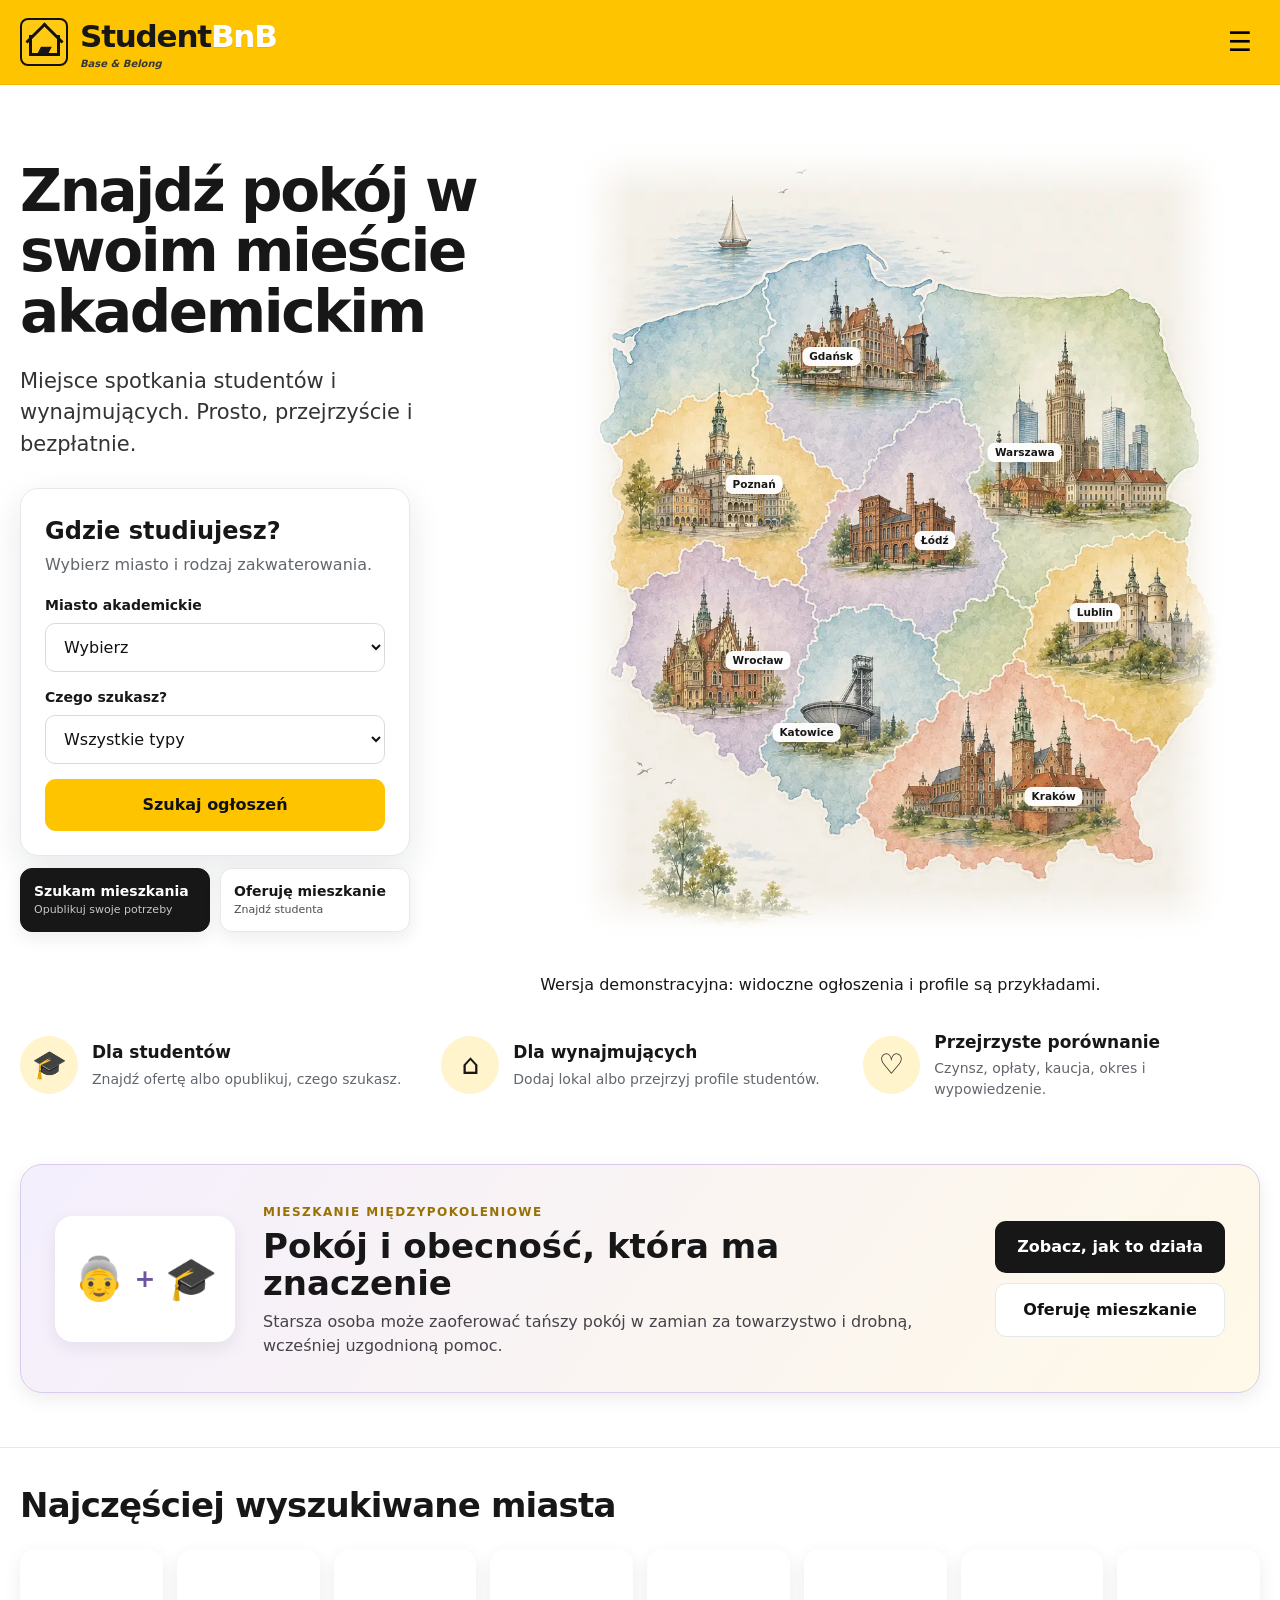
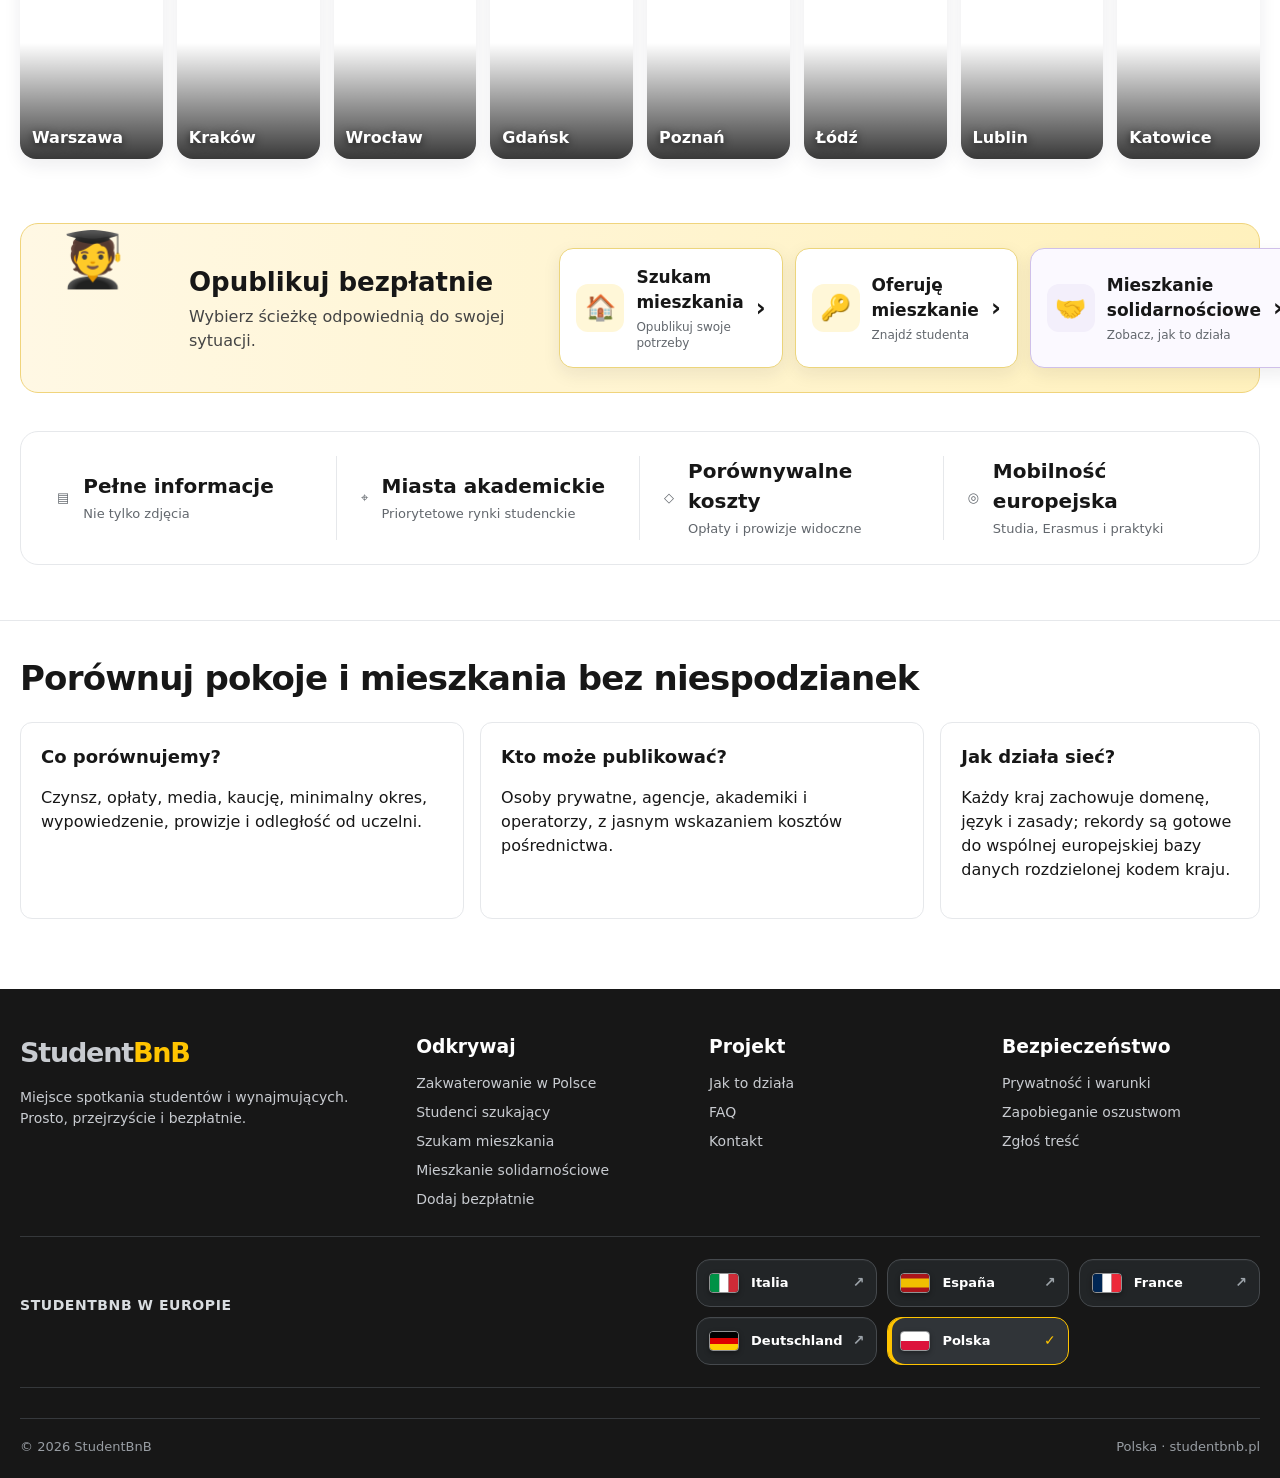
==== index.html @ 799c271a "Load Poland responsive map alignment" ====
<!doctype html><html lang="pl"><head><meta charset="utf-8"><meta name="viewport" content="width=device-width,initial-scale=1"><meta name="theme-color" content="#ffc400"><link rel="stylesheet" href="assets/css/style.css"><link rel="stylesheet" href="assets/css/country.css?v=20260824-map4"><link rel="stylesheet" href="assets/css/poland-map-fix.css?v=20260826-map1"><title>Znajdź pokój w swoim mieście akademickim | StudentBnB</title><meta name="description" content="Miejsce spotkania studentów i wynajmujących. Prosto, przejrzyście i bezpłatnie."><link rel="canonical" href="https://studentbnb.pl/index.html"></head><body><header class="site-header"><div class="container header-inner">
<a class="brand" href="index.html" aria-label="StudentBnB home"><span class="brand-icon" aria-hidden="true"><span class="brand-cap">▰</span></span><span>Student<strong>BnB</strong><small>Znajdź pokój. Poznaj swoje miasto.</small></span></a>
<button class="menu-button" aria-label="Menu" aria-expanded="false">☰</button>
<nav class="main-nav" aria-label="Główna nawigacja"><a href="index.html#how">Jak to działa</a><a href="studenci.html">Studenci szukający</a><a class="nav-social-link" href="mieszkanie-miedzypokoleniowe.html">Mieszkanie solidarnościowe</a><a href="index.html#faq">FAQ</a><a href="index.html#contact">Kontakt</a><a class="nav-feature-link" href="szukam.html">Szukam mieszkania</a><a class="header-cta" href="dodaj-ogloszenie.html">Dodaj bezpłatnie</a><a class="account-link" href="#" data-login>♙ <span data-account-label>Zaloguj się</span></a></nav>
</div></header><main><section class="home-hero"><div class="container hero-grid"><div class="hero-copy"><h1>Znajdź pokój w swoim mieście akademickim</h1><p>Miejsce spotkania studentów i wynajmujących. Prosto, przejrzyście i bezpłatnie.</p><form class="search-card" id="home-search"><h2>Gdzie studiujesz?</h2><p>Wybierz miasto i rodzaj zakwaterowania.</p><div class="field"><label for="home-city">Miasto akademickie</label><select id="home-city" name="city"></select></div><div class="field"><label for="home-type">Czego szukasz?</label><select id="home-type" name="type"><option value="">Wszystkie typy</option><option value="Pokój jednoosobowy">Pokój jednoosobowy</option><option value="Miejsce w pokoju współdzielonym">Miejsce w pokoju współdzielonym</option><option value="Kawalerka">Kawalerka</option><option value="Mieszkanie jednopokojowe">Mieszkanie jednopokojowe</option><option value="Mieszkanie">Mieszkanie</option></select></div><button class="btn btn-yellow btn-block" type="submit">Szukaj ogłoszeń</button></form><div class="hero-market-actions"><a href="szukam.html"><strong>Szukam mieszkania</strong><small>Opublikuj swoje potrzeby</small></a><a href="dodaj-ogloszenie.html"><strong>Oferuję mieszkanie</strong><small>Znajdź studenta</small></a></div></div>
<div class="map-stage country-market-map"><div class="market-map-top"><div><h2>Rynki akademickie w Polsce</h2><p>Szybki dostęp do miast wybranych do pierwszego uruchomienia.</p></div><span class="market-country-code">PL</span></div><div class="market-map-canvas"><div class="market-map-visual" style="--map-ratio:1024 / 1260"><img class="market-map-image" src="assets/img/country-map-watercolor-v2.webp?v=20260824-map2" alt="Ilustrowana akwarelowa mapa Polski z głównymi miastami akademickimi i zabytkami" draggable="false" decoding="async"><a class="map-city-marker label-left" style="--x:45.00%;--y:27.00%" href="miasto.html?city=gdansk" aria-label="Gdańsk" title="Gdańsk"><span>Gdańsk</span></a><a class="map-city-marker label-right" style="--x:22.00%;--y:43.00%" href="miasto.html?city=poznan" aria-label="Poznań" title="Poznań"><span>Poznań</span></a><a class="map-city-marker label-left" style="--x:76.00%;--y:39.00%" href="miasto.html?city=warszawa" aria-label="Warszawa" title="Warszawa"><span>Warszawa</span></a><a class="map-city-marker label-right" style="--x:51.00%;--y:50.00%" href="miasto.html?city=lodz" aria-label="Łódź" title="Łódź"><span>Łódź</span></a><a class="map-city-marker label-right" style="--x:22.00%;--y:65.00%" href="miasto.html?city=wroclaw" aria-label="Wrocław" title="Wrocław"><span>Wrocław</span></a><a class="map-city-marker label-left" style="--x:85.00%;--y:59.00%" href="miasto.html?city=lublin" aria-label="Lublin" title="Lublin"><span>Lublin</span></a><a class="map-city-marker label-left" style="--x:42.00%;--y:74.00%" href="miasto.html?city=katowice" aria-label="Katowice" title="Katowice"><span>Katowice</span></a><a class="map-city-marker label-right" style="--x:68.00%;--y:82.00%" href="miasto.html?city=krakow" aria-label="Kraków" title="Kraków"><span>Kraków</span></a></div></div><div class="market-map-note"><strong>Gotowe do wspólnej europejskiej bazy danych</strong><span>countryCode = PL</span></div></div></div>
<div class="container value-strip" id="how"><div class="value-item"><span class="icon-circle">🎓</span><div><h3>Dla studentów</h3><p>Znajdź ofertę albo opublikuj, czego szukasz.</p></div></div><div class="value-item"><span class="icon-circle">⌂</span><div><h3>Dla wynajmujących</h3><p>Dodaj lokal albo przejrzyj profile studentów.</p></div></div><div class="value-item"><span class="icon-circle">♡</span><div><h3>Przejrzyste porównanie</h3><p>Czynsz, opłaty, kaucja, okres i wypowiedzenie.</p></div></div></div></section>
<section class="solidarity-home"><div class="container solidarity-home-grid"><div class="solidarity-visual" aria-hidden="true"><span>👵</span><b>+</b><span>🎓</span></div><div><span class="kicker">Mieszkanie międzypokoleniowe</span><h2>Pokój i obecność, która ma znaczenie</h2><p>Starsza osoba może zaoferować tańszy pokój w zamian za towarzystwo i drobną, wcześniej uzgodnioną pomoc.</p></div><div class="solidarity-actions"><a class="btn btn-dark" href="mieszkanie-miedzypokoleniowe.html">Zobacz, jak to działa</a><a class="btn btn-white" href="dodaj-ogloszenie.html?formula=intergenerational">Oferuję mieszkanie</a></div></div></section>
<section class="city-section"><div class="container"><h2 class="section-title">Najczęściej wyszukiwane miasta</h2><div class="city-grid"><a class="city-card" href="miasto.html?city=warszawa"><img src="assets/img/room-1.webp" alt=""><strong>Warszawa</strong></a><a class="city-card" href="miasto.html?city=krakow"><img src="assets/img/room-2.webp" alt=""><strong>Kraków</strong></a><a class="city-card" href="miasto.html?city=wroclaw"><img src="assets/img/room-3.webp" alt=""><strong>Wrocław</strong></a><a class="city-card" href="miasto.html?city=gdansk"><img src="assets/img/room-4.webp" alt=""><strong>Gdańsk</strong></a><a class="city-card" href="miasto.html?city=poznan"><img src="assets/img/room-5.webp" alt=""><strong>Poznań</strong></a><a class="city-card" href="miasto.html?city=lodz"><img src="assets/img/room-6.webp" alt=""><strong>Łódź</strong></a><a class="city-card" href="miasto.html?city=lublin"><img src="assets/img/room-7.webp" alt=""><strong>Lublin</strong></a><a class="city-card" href="miasto.html?city=katowice"><img src="assets/img/room-1.webp" alt=""><strong>Katowice</strong></a></div></div></section>
<section class="container"><div class="publish-banner"><div class="student-illustration" aria-hidden="true" style="background:none;font-size:54px">🧑‍🎓</div><div><h3>Opublikuj bezpłatnie</h3><p>Wybierz ścieżkę odpowiednią do swojej sytuacji.</p></div><div class="publish-choice-grid"><a class="publish-choice" href="szukam.html"><span class="choice-icon">🏠</span><span><strong>Szukam mieszkania</strong><small>Opublikuj swoje potrzeby</small></span><b>›</b></a><a class="publish-choice" href="dodaj-ogloszenie.html"><span class="choice-icon">🔑</span><span><strong>Oferuję mieszkanie</strong><small>Znajdź studenta</small></span><b>›</b></a><a class="publish-choice solidarity-choice" href="mieszkanie-miedzypokoleniowe.html"><span class="choice-icon">🤝</span><span><strong>Mieszkanie solidarnościowe</strong><small>Zobacz, jak to działa</small></span><b>›</b></a></div></div>
<div class="stats-strip"><div class="stat"><span class="stat-icon">▤</span><div><strong>Pełne informacje</strong><span>Nie tylko zdjęcia</span></div></div><div class="stat"><span class="stat-icon">⌖</span><div><strong>Miasta akademickie</strong><span>Priorytetowe rynki studenckie</span></div></div><div class="stat"><span class="stat-icon">◇</span><div><strong>Porównywalne koszty</strong><span>Opłaty i prowizje widoczne</span></div></div><div class="stat"><span class="stat-icon">◎</span><div><strong>Mobilność europejska</strong><span>Studia, Erasmus i praktyki</span></div></div></div></section>
<section class="city-section" id="faq"><div class="container"><h2 class="section-title">Porównuj pokoje i mieszkania bez niespodzianek</h2><div class="detail-grid"><article class="info-card"><h2>Co porównujemy?</h2><p>Czynsz, opłaty, media, kaucję, minimalny okres, wypowiedzenie, prowizje i odległość od uczelni.</p></article><article class="info-card"><h2>Kto może publikować?</h2><p>Osoby prywatne, agencje, akademiki i operatorzy, z jasnym wskazaniem kosztów pośrednictwa.</p></article><article class="info-card"><h2>Jak działa sieć?</h2><p>Każdy kraj zachowuje domenę, język i zasady; rekordy są gotowe do wspólnej europejskiej bazy danych rozdzielonej kodem kraju.</p></article></div></div></section></main><footer class="site-footer" id="contact"><div class="container"><div class="footer-grid">
<div><a class="brand" href="index.html" style="font-size:27px"><span>Student<strong>BnB</strong></span></a><p>Miejsce spotkania studentów i wynajmujących. Prosto, przejrzyście i bezpłatnie.</p></div>
<div><h3>Odkrywaj</h3><div class="footer-links"><a href="miasto.html">Zakwaterowanie w Polsce</a><a href="studenci.html">Studenci szukający</a><a href="szukam.html">Szukam mieszkania</a><a href="mieszkanie-miedzypokoleniowe.html">Mieszkanie solidarnościowe</a><a href="dodaj-ogloszenie.html">Dodaj bezpłatnie</a></div></div>
<div><h3>Projekt</h3><div class="footer-links"><a href="index.html#how">Jak to działa</a><a href="index.html#faq">FAQ</a><a href="index.html#contact">Kontakt</a></div></div>
<div><h3>Bezpieczeństwo</h3><div class="footer-links"><a href="prywatnosc.html">Prywatność i warunki</a><a href="prywatnosc.html#security">Zapobieganie oszustwom</a><a href="mailto:zgloszenia@studentbnb.pl">Zgłoś treść</a></div></div>
</div><div class="footer-international"><strong>StudentBnB w Europie</strong><div class="footer-country-links" data-network></div></div><div class="footer-bottom"><span>© 2026 StudentBnB</span><span>Polska · studentbnb.pl</span></div></div></footer><div class="modal-backdrop" id="login-modal" role="dialog" aria-modal="true" aria-labelledby="login-title"><div class="modal"><button class="modal-close" data-close-modal aria-label="Zamknij">×</button><h2 id="login-title">Zaloguj się</h2><p>Sprawdź email, aby zakończyć weryfikację.</p><form id="login-form"><div class="field"><label for="login-email">Email</label><input id="login-email" name="email" type="email" required autocomplete="email" placeholder="name@email.com"></div><button class="btn btn-yellow btn-block" type="submit">Potwierdź i kontynuuj</button></form></div></div><div id="toast" class="toast" role="status" aria-live="polite"></div><script src="assets/js/config.js?v=20260824-map2"></script><script src="assets/js/data.js"></script><script src="assets/js/api.js"></script><script src="assets/js/app.js"></script></body></html>
---- assets/css/style.css ----
:root{
  --yellow:#ffc400;
  --yellow-dark:#e9ad00;
  --yellow-soft:#fff7d8;
  --ink:#171717;
  --muted:#62676d;
  --line:#e6e8eb;
  --paper:#ffffff;
  --green:#159447;
  --green-soft:#eaf8ef;
  --orange:#e98200;
  --orange-soft:#fff2df;
  --blue:#168bd2;
  --violet:#6b55a1;
  --violet-soft:#f3effb;
  --shadow:0 12px 35px rgba(20,31,45,.10);
  --shadow-sm:0 6px 18px rgba(20,31,45,.08);
  --radius:18px;
  --max:1240px;
}
*{box-sizing:border-box}
html{scroll-behavior:smooth}
body{margin:0;font-family:Inter,ui-sans-serif,system-ui,-apple-system,BlinkMacSystemFont,"Segoe UI",sans-serif;color:var(--ink);background:#fff;line-height:1.5}
img{max-width:100%;display:block}
a{color:inherit;text-decoration:none}
button,input,select,textarea{font:inherit}
button{cursor:pointer}
.container{width:min(var(--max),calc(100% - 40px));margin-inline:auto}
.visually-hidden{position:absolute!important;width:1px;height:1px;padding:0;margin:-1px;overflow:hidden;clip:rect(0,0,0,0);white-space:nowrap;border:0}
.hidden{display:none!important}

/* Header */
.site-header{position:sticky;top:0;z-index:50;background:var(--yellow);border-bottom:1px solid rgba(0,0,0,.06)}
.header-inner{height:84px;display:flex;align-items:center;gap:28px}
.brand{display:flex;align-items:center;gap:12px;font-size:31px;font-weight:900;letter-spacing:-1.2px;white-space:nowrap}
.brand-icon{width:48px;height:48px;border:2.5px solid #111;border-radius:8px;display:grid;place-items:center;position:relative;background:rgba(255,255,255,.08)}
.brand-icon:before{content:"";width:25px;height:18px;border:3px solid #111;border-top:0;position:absolute;bottom:8px}
.brand-icon:after{content:"";position:absolute;width:24px;height:24px;border-left:3px solid #111;border-top:3px solid #111;transform:rotate(45deg);top:8px}
.brand-cap{position:absolute;z-index:2;font-size:19px;top:14px}
.brand strong{color:white;text-shadow:0 1px 0 rgba(0,0,0,.08)}
.brand small{display:block;font-size:10px;font-weight:600;letter-spacing:0;color:#373737;margin-top:-4px}
.main-nav{margin-left:auto;display:flex;align-items:center;gap:18px;font-size:15px;font-weight:650}
.main-nav a:hover{text-decoration:underline;text-underline-offset:5px}
.header-cta{background:#fff;padding:15px 22px;border-radius:10px;box-shadow:var(--shadow-sm);font-weight:800!important;text-decoration:none!important}
.publish-menu{position:relative}
.publish-menu>.header-cta{display:flex;align-items:center;gap:8px;white-space:nowrap}
.publish-menu>.header-cta:after{content:"▾";font-size:12px;transition:.18s transform}
.publish-menu.open>.header-cta:after{transform:rotate(180deg)}
.publish-choice-menu{position:absolute;right:0;top:calc(100% + 10px);z-index:80;width:340px;padding:8px;background:#fff;border:1px solid var(--line);border-radius:14px;box-shadow:0 18px 45px rgba(20,31,45,.18)}
.publish-choice-menu[hidden]{display:none}
.publish-choice-menu a{display:grid;grid-template-columns:42px 1fr auto;align-items:center;gap:11px;padding:13px;border-radius:10px;color:#171717;text-decoration:none!important}
.publish-choice-menu a:hover,.publish-choice-menu a:focus{background:var(--yellow-soft);text-decoration:none}
.publish-choice-menu .choice-icon{width:42px;height:42px;border-radius:10px;background:#fff0b8;display:grid;place-items:center;font-size:22px}
.publish-choice-menu strong{display:block;font-size:15px}
.publish-choice-menu small{display:block;color:var(--muted);font-weight:500;line-height:1.3;margin-top:2px}
.publish-choice-menu b{font-size:21px}
.account-link{display:flex;align-items:center;gap:8px}
.menu-button{display:none;border:0;background:transparent;font-size:27px;padding:8px}

/* Common */
.btn{border:0;border-radius:11px;padding:14px 22px;font-weight:800;display:inline-flex;align-items:center;justify-content:center;gap:9px;transition:.2s transform,.2s box-shadow,.2s background}
.btn:hover{transform:translateY(-1px);box-shadow:var(--shadow-sm)}
.btn-yellow{background:var(--yellow);color:#111}
.btn-dark{background:#171717;color:#fff}
.btn-white{background:#fff;color:#111;border:1px solid var(--line)}
.btn-green{background:#13a34a;color:#fff}
.btn-blue{background:#168bd2;color:#fff}
.btn-block{width:100%}
.section-title{font-size:34px;line-height:1.15;margin:0 0 24px;letter-spacing:-.8px}
.kicker{text-transform:uppercase;letter-spacing:.12em;font-weight:850;color:#997100;font-size:12px}
.card{border:1px solid var(--line);background:#fff;border-radius:var(--radius);box-shadow:var(--shadow-sm)}
.pill{display:inline-flex;align-items:center;gap:6px;background:#eef3f7;color:#4b5967;padding:5px 10px;border-radius:999px;font-size:12px;font-weight:700}
.notice{border-radius:12px;padding:14px 16px;background:var(--yellow-soft);border:1px solid #f4dd82}
.icon-circle{width:58px;height:58px;border-radius:50%;display:grid;place-items:center;background:#fff4cc;font-size:28px}
.breadcrumb{background:var(--yellow);border-top:1px solid rgba(0,0,0,.05);font-size:14px}
.breadcrumb .container{height:44px;display:flex;align-items:center;gap:9px}
.breadcrumb a{font-weight:650}

/* Homepage */
.home-hero{padding:48px 0 20px;overflow:hidden}
.hero-grid{display:grid;grid-template-columns:minmax(360px,.82fr) minmax(560px,1.18fr);align-items:start;gap:20px}
.hero-copy{padding-top:28px;position:relative;z-index:2}
.hero-copy h1{font-size:58px;line-height:1.04;letter-spacing:-2.4px;margin:0 0 24px;max-width:540px}
.hero-copy h1 span{color:var(--yellow-dark)}
.hero-copy>p{font-size:21px;max-width:430px;margin:0 0 28px;color:#333}
.search-card{width:min(390px,100%);padding:24px;border-radius:18px;background:#fff;border:1px solid var(--line);box-shadow:var(--shadow)}
.search-card h2{font-size:24px;margin:0 0 4px}
.search-card p{margin:0 0 18px;color:var(--muted)}
.field{display:grid;gap:7px;margin-bottom:15px}
.field label,.field-label{font-weight:750;font-size:14px}
.field input,.field select,.field textarea,.select-control{width:100%;border:1px solid #d7dade;border-radius:10px;padding:13px 14px;background:#fff;color:#111;outline:none}
.field input:focus,.field select:focus,.field textarea:focus{border-color:#e6b400;box-shadow:0 0 0 4px rgba(255,196,0,.16)}
.explore-map{display:flex;align-items:center;gap:12px;margin-top:24px;color:#424242}
.hero-market-actions{width:min(390px,100%);display:grid;grid-template-columns:1fr 1fr;gap:10px;margin-top:12px}
.hero-market-actions a{padding:12px 13px;border-radius:12px;border:1px solid var(--line);background:#fff;box-shadow:var(--shadow-sm)}
.hero-market-actions a:first-child{background:#171717;color:#fff;border-color:#171717}
.hero-market-actions strong,.hero-market-actions small{display:block}
.hero-market-actions strong{font-size:14px}
.hero-market-actions small{font-size:11px;color:inherit;opacity:.76}
.explore-arrow{font-size:39px;transform:rotate(-15deg)}
.map-stage{position:relative;aspect-ratio:689/845;min-height:0;margin-top:-8px}
.map-stage img{width:100%;height:100%;object-fit:contain;object-position:center top;filter:drop-shadow(0 12px 16px rgba(45,65,85,.07))}
.map-hotspot{position:absolute;border:0;background:rgba(255,196,0,.001);border-radius:18px;z-index:2}
.map-hotspot:hover,.map-hotspot:focus{outline:4px solid rgba(255,196,0,.35);background:rgba(255,196,0,.10)}
.hot-milano{left:9%;top:6%;width:25%;height:14%}
.hot-torino{left:0;top:18%;width:23%;height:15%}
.hot-trento{left:37%;top:5%;width:20%;height:12%}
.hot-padova{left:52%;top:16%;width:23%;height:14%}
.hot-trieste{left:69%;top:18%;width:20%;height:14%}
.hot-bologna{left:43%;top:28%;width:22%;height:13%}
.hot-pisa{left:16%;top:39%;width:19%;height:14%}
.hot-firenze{left:40%;top:41%;width:21%;height:13%}
.hot-ancona{left:65%;top:41%;width:21%;height:13%}
.hot-roma{left:41%;top:57%;width:22%;height:13%}
.hot-bari{left:80%;top:58%;width:20%;height:13%}
.hot-napoli{left:63%;top:72%;width:21%;height:13%}
.hot-cagliari{left:8%;top:73%;width:22%;height:13%}
.hot-palermo{left:48%;top:88%;width:23%;height:12%}
.value-strip{display:grid;grid-template-columns:repeat(3,1fr);gap:24px;margin-top:14px;position:relative;z-index:3;padding-bottom:44px}
.value-item{display:flex;gap:14px;align-items:center}
.value-item h3{font-size:17px;margin:0 0 3px}
.value-item p{font-size:14px;margin:0;color:var(--muted)}
.city-section{border-top:1px solid var(--line);padding:38px 0 54px}
.city-grid{display:grid;grid-template-columns:repeat(8,1fr);gap:14px}
.city-card{position:relative;border-radius:16px;overflow:hidden;aspect-ratio:.68;box-shadow:var(--shadow-sm);transition:.2s transform}
.city-card:hover{transform:translateY(-4px)}
.city-card img{width:100%;height:100%;object-fit:cover}
.city-card:after{display:none}
.city-card strong{position:absolute;width:1px;height:1px;overflow:hidden;clip:rect(0 0 0 0);white-space:nowrap}
.publish-banner{margin:10px 0 38px;background:linear-gradient(90deg,#fff8e4,#fff1bd);border:1px solid #f0d47c;border-radius:18px;display:grid;grid-template-columns:120px minmax(220px,.75fr) minmax(480px,1.45fr);align-items:center;gap:22px;padding:22px 26px;min-height:170px}
.student-illustration{width:96px;height:96px;justify-self:center;background:url("../img/student-publish.svg") center/contain no-repeat;font-size:0;line-height:0}
.publish-banner h3{font-size:26px;margin:0 0 3px}
.publish-banner p{margin:0;color:#444}
.publish-choice-grid{display:grid;grid-template-columns:repeat(3,1fr);gap:12px}
.publish-choice{min-height:104px;display:grid;grid-template-columns:48px 1fr auto;align-items:center;gap:12px;padding:16px;background:#fff;border:1px solid #ecd57c;border-radius:14px;box-shadow:var(--shadow-sm);transition:.18s transform,.18s border-color,.18s box-shadow}
.publish-choice:hover,.publish-choice:focus{transform:translateY(-2px);border-color:#d5ad00;box-shadow:var(--shadow)}
.publish-choice .choice-icon{width:48px;height:48px;display:grid;place-items:center;border-radius:12px;background:var(--yellow-soft);font-size:25px}
.publish-choice strong{display:block;font-size:17px}
.publish-choice small{display:block;color:var(--muted);font-size:12px;line-height:1.35;margin-top:3px}
.publish-choice b{font-size:24px}
.publish-choice.solidarity-choice{border-color:#cfc0e9;background:#fbf9ff}
.publish-choice.solidarity-choice .choice-icon{background:var(--violet-soft)}
.solidarity-home{padding:0 0 54px}
.solidarity-home-grid{display:grid;grid-template-columns:180px minmax(0,1fr) auto;align-items:center;gap:28px;padding:34px;border-radius:22px;background:linear-gradient(125deg,#f4effd,#fff9e8);border:1px solid #d9ccec;box-shadow:var(--shadow-sm)}
.solidarity-visual{height:126px;border-radius:18px;background:#fff;display:flex;align-items:center;justify-content:center;gap:10px;font-size:42px;box-shadow:var(--shadow-sm)}
.solidarity-visual b{font-size:25px;color:var(--violet)}
.solidarity-home h2{font-size:34px;margin:5px 0 8px;line-height:1.08}
.solidarity-home p{max-width:700px;margin:0;color:#45434a}
.solidarity-points{display:flex;gap:14px;flex-wrap:wrap;margin-top:14px;font-size:13px;font-weight:800;color:#554171}
.solidarity-actions{display:grid;gap:10px;min-width:220px}
.solidarity-page-hero{padding:64px 0;background:linear-gradient(120deg,#f2ecfb,#fff8df);border-bottom:1px solid #d9ccec}
.solidarity-page-grid{display:grid;grid-template-columns:minmax(0,1fr) 380px;gap:50px;align-items:center}
.solidarity-page-hero h1{font-size:54px;line-height:1.02;margin:8px 0 18px;letter-spacing:-1.8px}
.solidarity-page-hero p{font-size:19px;color:#45434a;max-width:720px}
.solidarity-page-actions{display:flex;gap:11px;flex-wrap:wrap;margin-top:24px}
.solidarity-card-visual{background:#fff;border:1px solid #d9ccec;border-radius:24px;padding:30px;box-shadow:var(--shadow);text-align:center}
.solidarity-card-visual .solidarity-visual{margin-bottom:18px}
.solidarity-card-visual strong{font-size:22px;display:block}
.solidarity-card-visual p{font-size:14px;margin:8px 0 0}
.solidarity-content{padding:52px 0}
.solidarity-steps{display:grid;grid-template-columns:repeat(4,1fr);gap:16px;margin-top:24px}
.solidarity-step{padding:22px;border:1px solid var(--line);border-radius:16px;background:#fff}
.solidarity-step b{width:38px;height:38px;border-radius:50%;display:grid;place-items:center;background:var(--violet-soft);color:var(--violet);margin-bottom:13px}
.solidarity-step h3{margin:0 0 6px}
.solidarity-step p{margin:0;color:var(--muted);font-size:14px}
.solidarity-safety{margin-top:34px;display:grid;grid-template-columns:1fr 1fr;gap:18px}
.solidarity-safety .info-card:first-child{background:var(--green-soft);border-color:#b9dfc7}
.solidarity-safety .info-card:last-child{background:#fff4f0;border-color:#efc8bb}
.solidarity-example-list{display:grid;grid-template-columns:repeat(2,1fr);gap:10px;margin-top:15px}
.solidarity-example-list span{padding:12px;border-radius:10px;background:#fff;border:1px solid rgba(0,0,0,.08);font-size:13px;font-weight:700}
.stats-strip{display:grid;grid-template-columns:repeat(4,1fr);border:1px solid var(--line);border-radius:18px;padding:24px 12px;margin-bottom:55px}
.stat{display:flex;align-items:center;gap:14px;padding:0 24px;border-right:1px solid var(--line)}
.stat:last-child{border-right:0}
.stat-icon{font-size:30px}
.stat strong{display:block;font-size:20px}
.stat span{color:var(--muted);font-size:13px}

/* City page */
.city-hero{position:relative;min-height:330px;background:#f9efc8;overflow:hidden}
.city-hero-bg{position:absolute;inset:0 0 0 38%;background-size:cover;background-position:center}
.city-hero-bg:before{content:"";position:absolute;inset:0;background:linear-gradient(90deg,#fff3c4 0%,rgba(255,243,196,.9) 10%,rgba(255,243,196,0) 56%)}
.city-hero .container{position:relative;z-index:2;padding-top:48px;padding-bottom:48px}
.city-hero h1{font-size:52px;margin:0 0 4px}
.city-hero h2{font-size:21px;margin:0 0 12px}
.city-hero p{max-width:390px;font-size:17px}
.filters{position:sticky;top:84px;z-index:20;background:#fff;border-bottom:1px solid var(--line);box-shadow:0 7px 18px rgba(20,31,45,.05)}
.filter-grid{display:grid;grid-template-columns:1.2fr 1.2fr 1fr 1fr 1fr 1.1fr;gap:12px;padding:20px 0}
.filter-grid label{font-size:12px;font-weight:800;display:grid;gap:6px}
.filter-grid select,.filter-grid input{border:1px solid var(--line);padding:11px;border-radius:8px;background:#fff;min-width:0}
.city-filter-grid{grid-template-columns:1.15fr 1.1fr .85fr .85fr 1fr 1fr 1fr}
.results-bar{display:flex;align-items:center;justify-content:space-between;margin:30px 0 16px;color:var(--muted)}
.listings{display:grid;gap:12px;padding-bottom:30px}
.listing-card{border:1px solid var(--line);display:grid;grid-template-columns:250px 1fr 190px 46px;border-radius:12px;overflow:hidden;background:#fff;min-height:154px;transition:.18s box-shadow,.18s transform}
.listing-card:hover{box-shadow:var(--shadow);transform:translateY(-1px)}
.listing-image{width:100%;height:100%;min-height:154px;object-fit:cover}
.listing-main{padding:18px 22px}
.listing-title-row{display:flex;align-items:center;gap:10px;flex-wrap:wrap}
.listing-main h3{margin:0;font-size:24px}
.listing-meta{display:flex;gap:24px;margin:12px 0 8px;flex-wrap:wrap}
.listing-submeta{display:flex;gap:22px;color:#3f464d;font-size:14px;flex-wrap:wrap}
.listing-price{display:flex;flex-direction:column;align-items:flex-end;justify-content:center;padding:18px}
.price{font-size:30px;font-weight:900;color:var(--green);white-space:nowrap}
.price small{font-size:13px;color:#222}
.price.expenses-out{color:var(--orange)}
.expenses-badge{font-size:12px;font-weight:800;border-radius:8px;padding:7px 9px;margin-top:8px}
.included{background:var(--green-soft);color:var(--green)}
.excluded{background:var(--orange-soft);color:var(--orange)}
.listing-actions{display:grid;place-items:center;border-left:1px solid var(--line)}
.favorite-button{border:0;background:transparent;font-size:27px;color:#5d6267}
.favorite-button.active{color:#df4756}
.empty-state{text-align:center;padding:60px 20px;border:1px dashed #ccd1d6;border-radius:16px;color:var(--muted)}
.empty-actions{display:flex;justify-content:center;gap:10px;flex-wrap:wrap;margin-top:20px}
.pagination{display:flex;align-items:center;justify-content:center;gap:8px;margin:12px 0 34px}
.page-btn{width:39px;height:39px;border:0;border-radius:7px;background:#fff}
.page-btn.active{background:var(--yellow);font-weight:900}
.tip-strip{display:flex;align-items:center;gap:14px;background:var(--yellow-soft);border:1px solid #f1d87f;border-radius:12px;padding:14px 18px;margin-bottom:45px;position:relative;overflow:hidden}
.tip-strip:after{content:"";background:url("../img/skyline.svg") right bottom/430px auto no-repeat;position:absolute;inset:0;pointer-events:none}

/* Detail */
.detail-page{padding:28px 0 52px}
.detail-title-row{display:grid;grid-template-columns:1fr auto auto;gap:18px;align-items:start;margin-bottom:18px}
.detail-title-row h1{font-size:36px;margin:0 0 10px}
.top-meta{display:flex;gap:22px;flex-wrap:wrap;color:#454b50}
.detail-price{text-align:right}
.detail-price .price{font-size:36px}
.gallery-contact{display:grid;grid-template-columns:minmax(0,1fr) 350px;gap:22px}
.gallery{display:grid;grid-template-columns:minmax(0,1fr) 190px;gap:10px;height:500px}
.main-photo{width:100%;height:500px;object-fit:cover;border-radius:13px}
.thumbs{display:grid;grid-template-rows:repeat(3,1fr);gap:10px}
.thumb{border:0;padding:0;background:none;border-radius:10px;overflow:hidden;position:relative}
.thumb img{width:100%;height:100%;object-fit:cover}
.contact-card{padding:20px;border:1px solid var(--line);border-radius:13px;align-self:stretch}
.contact-card h2{margin:0 0 6px;font-size:20px}
.contact-card p{font-size:14px;margin:0 0 14px}
.contact-stack{display:grid;gap:10px}
.safety-box{margin-top:16px;background:var(--green-soft);border-left:4px solid var(--green);padding:14px;border-radius:8px;font-size:13px}
.distance-strip{display:grid;grid-template-columns:repeat(5,1fr);border:1px solid var(--line);border-radius:12px;margin:20px 0;overflow:hidden}
.distance-item{padding:17px;display:flex;align-items:center;gap:10px;border-right:1px solid var(--line)}
.distance-item:last-child{border-right:0}
.distance-item span{font-size:13px}
.distance-item strong{display:block;font-size:15px}
.detail-grid{display:grid;grid-template-columns:1fr 1fr .72fr;gap:16px;margin-bottom:16px}
.info-card{padding:20px;border:1px solid var(--line);border-radius:12px}
.info-card h2{font-size:18px;margin:0 0 14px}
.definition-list{display:grid;grid-template-columns:1fr 1fr;gap:7px 18px;font-size:14px}
.definition-list dt{color:#555}
.definition-list dd{margin:0;font-weight:650}
.check-list,.bullet-list{margin:0;padding:0;list-style:none;display:grid;gap:9px}
.form-section .bullet-list{margin-bottom:20px}
.check-list li:before{content:"✓";color:var(--green);font-weight:900;margin-right:9px}
.bullet-list li:before{content:"•";color:var(--yellow-dark);font-weight:900;margin-right:9px}
.cost-card{background:#fff9e8}
.cost-card .price{margin:8px 0}
.description-grid{display:grid;grid-template-columns:1.35fr .65fr;gap:16px;margin-bottom:16px}
.description-columns{display:grid;grid-template-columns:1fr 1fr;gap:28px;margin-top:18px}
.map-card img{border-radius:10px;margin-bottom:12px}
.detail-footer-grid{display:grid;grid-template-columns:repeat(3,1fr);gap:16px}

/* Publish */
.form-shell{padding:38px 0 60px;background:#fafbfc}
.form-heading{text-align:center;max-width:780px;margin:0 auto 30px}
.form-heading h1{font-size:42px;margin:0 0 10px}
.form-heading p{color:var(--muted);font-size:18px}
.progress{display:grid;grid-template-columns:repeat(4,1fr);max-width:880px;margin:0 auto 30px}
.progress-step{text-align:center;position:relative;font-size:13px;font-weight:750;color:#777}
.progress-step:before{content:attr(data-step);width:34px;height:34px;border-radius:50%;display:grid;place-items:center;margin:0 auto 7px;background:#e7e9ec;color:#555;position:relative;z-index:2}
.progress-step:not(:last-child):after{content:"";position:absolute;height:3px;background:#e7e9ec;top:16px;left:50%;right:-50%}
.progress-step.active{color:#111}
.progress-step.active:before{background:var(--yellow);color:#111}
.publish-form{max-width:980px;margin:auto}
.form-section{padding:28px;margin-bottom:18px}
.form-section h2{font-size:23px;margin:0 0 7px}
.form-section>p{margin:0 0 22px;color:var(--muted)}
.form-grid{display:grid;grid-template-columns:repeat(2,1fr);gap:16px}
.form-grid.three{grid-template-columns:repeat(3,1fr)}
.full{grid-column:1/-1}
.checkbox-grid{display:grid;grid-template-columns:repeat(3,1fr);gap:10px}
.check-option{display:flex;align-items:center;gap:9px;border:1px solid var(--line);border-radius:9px;padding:12px}
.form-actions{display:flex;justify-content:space-between;gap:16px;margin-top:24px}
.preview-box{display:none;margin-top:22px}
.preview-box.active{display:block}
.success-message{display:none;background:var(--green-soft);border:1px solid #a8dfbd;border-radius:14px;padding:22px;margin-top:18px}
.success-message.active{display:block}
.wizard-ready .form-section[hidden]{display:none}
.wizard-controls{display:flex;justify-content:space-between;gap:12px;margin-top:24px;padding-top:20px;border-top:1px solid var(--line)}
.progress-step.completed:before{content:"✓";background:var(--green);color:#fff}
.progress-step.completed:not(:last-child):after{background:var(--green)}
.intergenerational-fields{background:var(--violet-soft);border:1px solid #d8cceb;border-radius:14px;padding:20px;margin-top:20px}
.intergenerational-fields h3{margin:0 0 6px}
.intergenerational-fields>p{margin:0 0 16px;color:#554c62}
.micro-note{font-size:12px;color:var(--muted)}

/* Student requests and shared-living profiles */
.nav-feature-link{font-weight:800;color:#4b3900}
.nav-social-link{font-weight:800;color:#4c337a}
.results-actions{display:flex;align-items:center;gap:10px;flex-wrap:wrap}
.progress.five{grid-template-columns:repeat(5,1fr);max-width:980px}
.progress.three{grid-template-columns:repeat(3,1fr);max-width:760px}
.profile-help{font-size:13px;color:var(--muted);margin-top:-7px}
.profile-chips{display:flex;flex-wrap:wrap;gap:8px;margin-top:12px}
.profile-chip{display:inline-flex;align-items:center;gap:6px;border-radius:999px;padding:7px 11px;background:#f4f6f8;color:#414952;font-size:12px;font-weight:750}
.profile-chip.yellow{background:var(--yellow-soft);color:#715400}
.profile-chip.green{background:var(--green-soft);color:#11753a}
.household-panel{grid-column:1/-1;background:linear-gradient(135deg,#fffdf7,#fff7d8);border-color:#f0d47c}
.household-panel>p{color:#454b50;margin:0 0 16px}
.household-grid{display:grid;grid-template-columns:repeat(4,1fr);gap:10px}
.household-stat{background:#fff;border:1px solid #eadfb8;border-radius:10px;padding:14px}
.household-stat span{display:block;color:var(--muted);font-size:12px;margin-bottom:4px}
.household-stat strong{font-size:14px}
.household-story{margin-top:16px;padding-top:16px;border-top:1px solid #eadfb8}
.request-hero{padding:44px 0;background:linear-gradient(100deg,#fff7d8,#fff 62%);border-bottom:1px solid var(--line)}
.request-hero-grid{display:grid;grid-template-columns:1fr auto;gap:30px;align-items:center}
.request-hero h1{font-size:42px;line-height:1.08;margin:0 0 10px}
.request-hero p{max-width:720px;color:var(--muted);font-size:18px;margin:0}
.request-list{display:grid;grid-template-columns:repeat(2,1fr);gap:16px;margin-bottom:36px}
.request-card{border:1px solid var(--line);border-radius:14px;background:#fff;padding:22px;box-shadow:var(--shadow-sm);display:grid;grid-template-columns:74px 1fr;gap:18px}
.student-avatar{width:74px;height:74px;border-radius:50%;background:var(--yellow);display:grid;place-items:center;font-size:24px;font-weight:900;overflow:hidden;border:3px solid #fff;box-shadow:0 0 0 1px #e7d48d}
.student-avatar img{width:100%;height:100%;object-fit:cover}
.request-card-head{display:flex;align-items:flex-start;justify-content:space-between;gap:12px}
.request-card h2{font-size:21px;margin:0 0 4px}
.request-card .request-subtitle{color:var(--muted);font-size:13px}
.request-budget{font-size:20px;font-weight:900;color:var(--green);white-space:nowrap}
.request-budget small{font-size:11px;color:#555}
.request-summary{margin:14px 0 0;color:#42484e;font-size:14px}
.request-facts{display:grid;grid-template-columns:repeat(2,1fr);gap:8px 16px;margin-top:14px;padding-top:14px;border-top:1px solid var(--line);font-size:13px}
.request-facts span{color:var(--muted);display:block;font-size:11px}
.request-facts strong{display:block}
.request-card-actions{grid-column:1/-1;display:flex;gap:9px;flex-wrap:wrap;padding-top:2px}
.request-card-actions .btn{padding:10px 14px;font-size:13px}
.verification-badge{display:inline-flex;align-items:center;gap:5px;color:#11753a;font-size:12px;font-weight:800}
.student-filter-grid{grid-template-columns:1.15fr 1.15fr 1fr 1fr 1fr}
.filter-actions{display:flex;justify-content:flex-end;gap:10px;align-items:center;padding-bottom:16px}
.advanced-filters{grid-column:1/-1;border-top:1px solid var(--line);padding-top:12px}
.advanced-filters summary{cursor:pointer;font-weight:850;color:#4b3900;list-style:none}
.advanced-filters summary::-webkit-details-marker{display:none}
.advanced-filters summary:after{content:" +"}
.advanced-filters[open] summary:after{content:" −"}
.advanced-filter-grid{display:grid;grid-template-columns:repeat(4,1fr);gap:12px;margin-top:12px}
.request-card.intergenerational{border-color:#cbb9e6;background:linear-gradient(135deg,#fff,#fbf8ff)}
.solidarity-badge{display:inline-flex;align-items:center;gap:6px;padding:6px 10px;border-radius:999px;background:var(--violet-soft);color:#563c86;font-size:12px;font-weight:850;margin-top:8px}
.photo-profile-preview{width:86px;height:86px;border-radius:50%;border:2px dashed #d7dade;display:none;object-fit:cover;margin-top:8px}
.photo-profile-preview.active{display:block}
.privacy-toggle{display:flex;align-items:flex-start;gap:10px;font-size:13px;color:#454b50}
.privacy-toggle input{width:auto;margin-top:3px}

/* Modal and toast */
.modal-backdrop{position:fixed;inset:0;background:rgba(0,0,0,.42);display:none;align-items:center;justify-content:center;z-index:100;padding:20px}
.modal-backdrop.active{display:flex}
.modal{background:#fff;width:min(460px,100%);padding:28px;border-radius:18px;box-shadow:var(--shadow)}
.modal h2{margin:0 0 6px}
.modal-close{float:right;border:0;background:transparent;font-size:24px}
.toast{position:fixed;right:20px;bottom:20px;background:#171717;color:#fff;padding:14px 18px;border-radius:10px;box-shadow:var(--shadow);z-index:200;transform:translateY(120px);opacity:0;transition:.25s}
.toast.show{transform:translateY(0);opacity:1}

/* Footer */
.site-footer{background:#171717;color:#fff;padding:44px 0 22px}
.footer-grid{display:grid;grid-template-columns:1.4fr repeat(3,1fr);gap:35px}
.footer-grid h3{margin:0 0 12px}
.footer-grid p,.footer-grid a{color:#c8cbd0;font-size:14px}
.footer-links{display:grid;gap:8px}
.footer-international{border-top:1px solid #36393d;margin-top:30px;padding-top:20px;display:flex;align-items:center;justify-content:space-between;gap:18px}
.footer-international strong{font-size:15px}
.footer-country-links{display:flex;gap:10px;flex-wrap:wrap}
.footer-country-links a{color:#fff;border:1px solid #51545a;border-radius:999px;padding:7px 12px;font-size:13px;transition:.18s background,.18s border-color}
.country-flag{display:inline-block;width:24px;height:16px;margin-right:7px;vertical-align:-3px;border:1px solid rgba(255,255,255,.5);border-radius:3px;box-shadow:0 1px 2px rgba(0,0,0,.3);object-fit:cover}
.footer-country-links a[aria-disabled="true"]{opacity:.62}
.footer-country-links a:hover,.footer-country-links a:focus{background:#ffc400;border-color:#ffc400;color:#171717}
.footer-bottom{border-top:1px solid #36393d;margin-top:30px;padding-top:18px;color:#989da3;font-size:13px;display:flex;justify-content:space-between}

/* Header responsive: the full navigation no longer fits comfortably on tablet/small laptop widths. */
@media(max-width:1400px){
  .menu-button{display:block;margin-left:auto}
  .main-nav{position:absolute;display:none;top:84px;left:0;right:0;background:#fff;padding:18px 22px;box-shadow:var(--shadow);flex-direction:column;align-items:stretch;gap:8px}
  .main-nav.open{display:flex}
  .main-nav a{padding:10px}
  .publish-menu{width:100%}
  .publish-menu>.header-cta{justify-content:center}
  .publish-choice-menu{position:static;width:100%;margin-top:8px;box-shadow:none}
}

/* Responsive */
@media(max-width:1050px){
  .hero-grid{grid-template-columns:1fr 1.15fr}
  .hero-copy h1{font-size:49px}
  .map-stage,.map-stage img{height:720px;min-height:720px}
  .city-grid{grid-template-columns:repeat(4,1fr)}
  .publish-banner{grid-template-columns:90px 1fr}
  .publish-choice-grid{grid-column:1/-1}
  .solidarity-home-grid{grid-template-columns:140px 1fr}
  .solidarity-actions{grid-column:1/-1;grid-template-columns:1fr 1fr}
  .solidarity-page-grid{grid-template-columns:1fr 300px}
  .solidarity-steps{grid-template-columns:repeat(2,1fr)}
  .listing-card{grid-template-columns:210px 1fr 170px 42px}
  .gallery-contact{grid-template-columns:1fr 310px}
  .gallery{grid-template-columns:1fr 145px}
}
@media(max-width:820px){
  .container{width:min(100% - 28px,var(--max))}
  .header-inner{height:72px}
  .brand{font-size:25px}
  .brand-icon{width:40px;height:40px}
  .menu-button{display:block;margin-left:auto}
  .main-nav{position:absolute;display:none;top:72px;left:0;right:0;background:#fff;padding:18px 22px;box-shadow:var(--shadow);flex-direction:column;align-items:stretch;gap:8px}
  .main-nav.open{display:flex}
  .main-nav a{padding:10px}
  .publish-menu{width:100%}
  .publish-menu>.header-cta{justify-content:center}
  .publish-choice-menu{position:static;width:100%;margin-top:8px;box-shadow:none}
  .hero-grid{grid-template-columns:1fr}
  .hero-copy{text-align:center;padding-top:10px}
  .hero-copy h1{font-size:46px;margin-inline:auto}
  .hero-copy>p{margin-inline:auto}
  .search-card{margin-inline:auto;text-align:left}
  .hero-market-actions{margin-inline:auto;text-align:left}
  .explore-map{justify-content:center}
  .map-stage{min-height:0;height:auto;margin-top:0}
  .map-stage img{height:100%}
  .value-strip{margin-top:0;grid-template-columns:1fr;max-width:620px}
  .city-grid{grid-template-columns:repeat(4,1fr)}
  .publish-banner{grid-template-columns:90px 1fr}
  .stats-strip{grid-template-columns:repeat(2,1fr);gap:20px}
  .stat:nth-child(2){border-right:0}
  .filter-grid{grid-template-columns:repeat(2,1fr)}
  .city-filter-grid{grid-template-columns:repeat(3,1fr)}
  .filters{top:72px}
  .listing-card{grid-template-columns:180px 1fr 150px}
  .listing-actions{grid-column:3;grid-row:1;align-self:start;border:0;justify-self:end}
  .gallery-contact{grid-template-columns:1fr}
  .gallery{height:430px}
  .main-photo{height:430px}
  .detail-grid{grid-template-columns:1fr 1fr}
  .cost-card{grid-column:1/-1}
  .description-grid{grid-template-columns:1fr}
  .distance-strip{grid-template-columns:repeat(3,1fr)}
  .distance-item:nth-child(3){border-right:0}
  .distance-item:nth-child(n+4){border-top:1px solid var(--line)}
  .form-grid.three{grid-template-columns:1fr 1fr}
  .checkbox-grid{grid-template-columns:repeat(2,1fr)}
  .footer-grid{grid-template-columns:1fr 1fr}
  .household-grid{grid-template-columns:repeat(2,1fr)}
  .request-list{grid-template-columns:1fr}
  .request-hero-grid{grid-template-columns:1fr}
  .student-filter-grid{grid-template-columns:repeat(2,1fr)}
  .advanced-filter-grid{grid-template-columns:repeat(2,1fr)}
  .solidarity-page-grid{grid-template-columns:1fr}
  .solidarity-card-visual{max-width:520px}
}
@media(max-width:590px){
  .home-hero{padding-top:28px}
  .hero-copy h1{font-size:38px;letter-spacing:-1.5px}
  .hero-copy>p{font-size:18px}
  .map-stage{height:auto;min-height:0}
  .map-stage img{height:100%;min-height:0}
  .city-grid{grid-template-columns:repeat(2,1fr)}
  .publish-banner{grid-template-columns:1fr;text-align:center;padding:24px}
  .student-illustration{width:78px;height:78px}
  .publish-choice-grid{grid-template-columns:1fr;width:100%;text-align:left}
  .solidarity-home-grid{grid-template-columns:1fr;text-align:center;padding:24px}
  .solidarity-visual{width:100%;height:110px}
  .solidarity-points{justify-content:center}
  .solidarity-actions{grid-column:auto;grid-template-columns:1fr;width:100%}
  .stats-strip{grid-template-columns:1fr}
  .stat{border-right:0;border-bottom:1px solid var(--line);padding:15px}
  .stat:last-child{border-bottom:0}
  .city-hero{min-height:360px}
  .city-hero-bg{inset:0;background-position:65% center;opacity:.48}
  .city-hero-bg:before{background:linear-gradient(90deg,#fff3c4 0%,rgba(255,243,196,.75) 100%)}
  .city-hero h1{font-size:42px}
  .filter-grid{grid-template-columns:1fr 1fr;gap:9px}
  .city-filter-grid{grid-template-columns:1fr 1fr}
  .filter-grid label:last-child{grid-column:1/-1}
  .listing-card{display:block;position:relative;min-height:0}
  .listing-card>a:first-child{display:block}
  .listing-image{width:100%;height:190px;min-height:0;object-fit:cover}
  .listing-main{padding:14px 48px 8px 14px}
  .listing-main h3{font-size:19px}
  .listing-meta,.listing-submeta{gap:8px;font-size:12px}
  .listing-price{padding:0 14px 14px;align-items:flex-start}
  .listing-actions{position:absolute;top:198px;right:8px;display:flex;align-items:center;border:0;gap:2px}
  .listing-actions .favorite-button{width:34px;height:34px;display:grid;place-items:center}
  .listing-actions>a{display:none}
  .price{font-size:24px}
  .detail-title-row{grid-template-columns:1fr auto}
  .detail-title-row h1{font-size:29px}
  .detail-price{grid-column:1}
  .gallery{height:auto;grid-template-columns:1fr}
  .main-photo{height:330px}
  .thumbs{grid-template-columns:repeat(3,1fr);grid-template-rows:110px}
  .distance-strip{grid-template-columns:1fr 1fr}
  .distance-item:nth-child(2n){border-right:0}
  .distance-item:nth-child(n+3){border-top:1px solid var(--line)}
  .detail-grid,.detail-footer-grid{grid-template-columns:1fr}
  .description-columns{grid-template-columns:1fr}
  .form-heading h1{font-size:34px}
  .form-section{padding:20px}
  .form-grid,.form-grid.three{grid-template-columns:1fr}
  .checkbox-grid{grid-template-columns:1fr}
  .progress-step span{display:none}
  .footer-grid{grid-template-columns:1fr}
  .footer-international{align-items:flex-start;flex-direction:column}
  .footer-bottom{flex-direction:column;gap:8px}
  .progress.five{grid-template-columns:repeat(5,1fr)}
  .household-grid{grid-template-columns:1fr 1fr}
  .request-hero h1{font-size:34px}
  .request-card{grid-template-columns:58px 1fr;padding:17px;gap:12px}
  .student-avatar{width:58px;height:58px;font-size:19px}
  .request-card-head{display:block}
  .request-budget{margin-top:6px}
  .request-facts{grid-template-columns:1fr}
  .student-filter-grid{grid-template-columns:1fr 1fr}
  .advanced-filter-grid{grid-template-columns:1fr}
  .filter-actions{justify-content:stretch}
  .filter-actions .btn{flex:1}
  .solidarity-page-hero{padding:42px 0}
  .solidarity-page-hero h1{font-size:39px}
  .solidarity-steps,.solidarity-safety,.solidarity-example-list{grid-template-columns:1fr}
}


/* === StudentBnB España: mapa horizontal y hotspots === */
.map-stage.spain-map{aspect-ratio:760/560;min-height:0;height:auto;margin-top:12px}
.map-stage.spain-map img{width:100%;height:100%!important;min-height:0!important;object-fit:contain;object-position:center center}
.hot-madrid{left:40%;top:40%;width:15%;height:16%}.hot-barcelona{left:69%;top:20%;width:18%;height:14%}.hot-valencia{left:61%;top:49%;width:18%;height:14%}.hot-sevilla{left:19%;top:61%;width:18%;height:14%}.hot-granada{left:34%;top:68%;width:17%;height:14%}.hot-salamanca{left:20%;top:36%;width:18%;height:14%}.hot-zaragoza{left:53%;top:31%;width:18%;height:14%}.hot-bilbao{left:40%;top:14%;width:16%;height:13%}.hot-malaga{left:28%;top:76%;width:17%;height:13%}.hot-alicante{left:59%;top:61%;width:16%;height:13%}.hot-murcia{left:51%;top:69%;width:15%;height:13%}.hot-valladolid{left:31%;top:28%;width:17%;height:13%}.hot-santiago{left:8%;top:20%;width:18%;height:13%}.hot-la-laguna{left:8%;top:84%;width:20%;height:12%}
.footer-country-links a[aria-current="page"]{font-weight:800;text-decoration:underline;text-underline-offset:4px}
@media(max-width:1050px){.map-stage.spain-map,.map-stage.spain-map img{height:auto!important;min-height:0!important}}
@media(max-width:820px){.map-stage.spain-map{max-width:720px;margin:8px auto 0}}


/* España v2 — mapa ilustrado preferido de la versión anterior */
.map-stage.spain-map{aspect-ratio:auto;min-height:830px;height:830px;margin-top:-8px}
.map-stage.spain-map img{width:100%;height:830px!important;min-height:830px!important;object-fit:contain;object-position:center top;filter:drop-shadow(0 12px 16px rgba(45,65,85,.07))}
.spain-map .map-hotspot{width:13%;height:7%;display:flex;align-items:flex-end;justify-content:center;border-radius:14px}
.spain-map .map-hotspot span{background:rgba(255,255,255,.96);padding:4px 7px;border-radius:7px;box-shadow:0 4px 12px rgba(0,0,0,.14);font-size:10.5px;font-weight:850;white-space:nowrap;line-height:1.05}
.spain-map .hot-santiago{left:14%;top:13%}.spain-map .hot-oviedo{left:29%;top:10%}.spain-map .hot-bilbao{left:45%;top:10%}.spain-map .hot-pamplona{left:54%;top:14%}
.spain-map .hot-valladolid{left:35%;top:24%}.spain-map .hot-salamanca{left:23%;top:34%}.spain-map .hot-madrid{left:43%;top:39%}.spain-map .hot-alcala{left:50%;top:40%}
.spain-map .hot-zaragoza{left:58%;top:27%}.spain-map .hot-barcelona{left:73%;top:20%}.spain-map .hot-valencia{left:66%;top:44%}.spain-map .hot-cordoba{left:39%;top:55%}
.spain-map .hot-sevilla{left:19%;top:61%}.spain-map .hot-cadiz{left:14%;top:70%}.spain-map .hot-granada{left:46%;top:68%}.spain-map .hot-malaga{left:38%;top:75%}
.spain-map .hot-alicante{left:68%;top:57%}.spain-map .hot-murcia{left:61%;top:66%}.spain-map .hot-la-laguna{left:55%;top:88%}
@media(max-width:1050px){.map-stage.spain-map{height:720px;min-height:720px}.map-stage.spain-map img{height:720px!important;min-height:720px!important}.spain-map .map-hotspot span{font-size:9px;padding:3px 5px}}
@media(max-width:820px){.map-stage.spain-map{height:560px;min-height:560px;max-width:620px;margin:8px auto 0}.map-stage.spain-map img{height:560px!important;min-height:560px!important}.spain-map .map-hotspot span{font-size:8px;padding:3px 4px}.spain-map .map-hotspot{width:15%}}
@media(max-width:520px){.map-stage.spain-map{height:500px;min-height:500px}.map-stage.spain-map img{height:500px!important;min-height:500px!important}.spain-map .map-hotspot span{font-size:7px;padding:2px 3px;max-width:72px;overflow:hidden;text-overflow:ellipsis}.spain-map .hot-alcala,.spain-map .hot-pamplona{transform:translateY(10px)}}
---- assets/css/country.css ----
/* StudentBnB Poland — aligned with Italy / Spain / France. */
.country-market-map{position:relative;width:100%;max-width:none;height:auto;min-height:0;margin-top:0;padding:0;border:0;border-radius:0;background:transparent;box-shadow:none;overflow:visible;display:flex;flex-direction:column;isolation:auto}
.country-market-map:before{display:none}
.market-map-top,.market-map-canvas,.market-map-note{position:relative;z-index:2}
.market-map-top{display:flex;align-items:flex-start;justify-content:space-between;gap:20px}
.market-country-code{font-size:88px;line-height:.9;font-weight:950;letter-spacing:-6px;color:rgba(23,23,23,.08)}
.market-map-top h2{font-size:31px;line-height:1.05;margin:0 0 6px;max-width:360px}
.market-map-top p{margin:0;color:var(--muted);max-width:430px}
.market-map-canvas{flex:none;min-height:0;display:grid;place-items:center;padding:10px 0 16px}
.market-map-visual{position:relative;width:100%;height:auto;max-width:720px;max-height:none;aspect-ratio:var(--map-ratio);margin-inline:auto;overflow:visible;background:#fff;isolation:isolate}
.market-map-image{display:block;width:100%!important;height:100%!important;min-height:0!important;object-fit:contain!important;object-position:center!important;filter:none!important;user-select:none}
.market-map-visual:after{content:"";position:absolute;inset:-3px;z-index:4;pointer-events:none;background:linear-gradient(to right,#fff 0,rgba(255,255,255,.94) 2%,transparent 9%,transparent 91%,rgba(255,255,255,.94) 98%,#fff 100%),linear-gradient(to bottom,#fff 0,rgba(255,255,255,.92) 2%,transparent 7%,transparent 93%,rgba(255,255,255,.92) 98%,#fff 100%)}
.map-city-marker{display:none!important}
.market-map-note{display:flex;align-items:center;justify-content:space-between;gap:15px;background:#171717;color:#fff;padding:18px 20px;border-radius:16px}
.market-map-note strong{font-size:15px}.market-map-note span{color:#c8cbd0;font-size:13px}
.city-card{position:relative;overflow:hidden;background-size:cover!important;background-position:center!important;background-repeat:no-repeat!important}
.city-card img{opacity:0!important}
.city-card strong{position:absolute!important;width:auto!important;height:auto!important;overflow:visible!important;clip:auto!important;white-space:normal!important;left:12px;right:12px;bottom:12px;color:#fff;font-size:16px;line-height:1.1;text-shadow:0 2px 8px rgba(0,0,0,.72);z-index:2}
.city-card:before{content:"";position:absolute;inset:45% 0 0;background:linear-gradient(transparent,rgba(0,0,0,.78));z-index:1}
.city-grid .city-card:nth-child(1){background-image:url("https://commons.wikimedia.org/wiki/Special:Redirect/file/Warsaw%20Old%20Town%20Market%20Square%2010.JPG")}
.city-grid .city-card:nth-child(2){background-image:url("https://commons.wikimedia.org/wiki/Special:Redirect/file/Sukiennice%20and%20Main%20Market%20Square%20Krakow%20Poland.JPG")}
.city-grid .city-card:nth-child(3){background-image:url("https://commons.wikimedia.org/wiki/Special:Redirect/file/Wroclaw-Rynek-7.2005.jpg")}
.city-grid .city-card:nth-child(4){background-image:url("https://commons.wikimedia.org/wiki/Special:Redirect/file/Calle%20Dlugie%20Pobrzeze%2C%20Gdansk%2C%20Polonia%2C%202013-05-20%2C%20DD%2006.jpg")}
.city-grid .city-card:nth-child(5){background-image:url("https://commons.wikimedia.org/wiki/Special:Redirect/file/Pozna%C5%84-Old%20Market%20Square.jpg")}
.city-grid .city-card:nth-child(6){background-image:url("https://commons.wikimedia.org/wiki/Special:Redirect/file/Ulica%20Piotrkowska%20in%20Lodz.JPG")}
.city-grid .city-card:nth-child(7){background-image:url("https://commons.wikimedia.org/wiki/Special:Redirect/file/Lublin%20PanoramaStaregoMiasta.JPG")}
.city-grid .city-card:nth-child(8){background-image:url("https://commons.wikimedia.org/wiki/Special:Redirect/file/Katowice-Spodek%20%288%29.jpg")}
.network-placeholder{opacity:.52;cursor:not-allowed}.network-placeholder:hover,.network-placeholder:focus{background:transparent!important;border-color:#51545a!important;color:#fff!important}
.verification-panel{margin-top:18px;padding:18px;border-radius:13px;background:#eef7ff;border:1px solid #b9daf1;display:none}.verification-panel.active{display:block}.verification-panel h3{margin:0 0 6px;font-size:18px}.verification-panel p{margin:0 0 12px;color:#3e5262}.verification-panel .btn{padding:10px 15px;font-size:13px}
.legal-draft{background:#fff4dc;border:1px solid #efd08b;border-radius:14px;padding:16px 18px;margin:0 0 24px;color:#5c4715}.legal-draft strong{display:block;margin-bottom:3px}.legal-content{padding:42px 0 64px;background:#fafbfc}.legal-card{max-width:920px;margin:auto;padding:30px}.legal-card h1{font-size:40px;margin:0 0 12px}.legal-card h2{font-size:22px;margin:28px 0 8px}.legal-card p,.legal-card li{color:#40474e}.legal-card code{background:#f1f3f5;border-radius:6px;padding:2px 6px}
.status-card{max-width:720px;margin:70px auto;padding:34px;text-align:center}.status-card .status-icon{font-size:52px}.status-card h1{font-size:36px;margin:8px 0}.status-card p{color:var(--muted)}
.demo-badge{display:inline-flex;align-items:center;gap:6px;background:#fff3c8;border:1px solid #e8ce72;border-radius:999px;padding:6px 10px;font-size:12px;font-weight:800;margin-bottom:12px}
.form-consent{display:flex;align-items:flex-start;gap:10px;font-size:13px;color:#454b50;margin-top:16px}.form-consent input{width:auto;margin-top:3px}.form-consent a{text-decoration:underline}.form-row-note{font-size:12px;color:var(--muted);margin-top:-8px}.results-actions{display:flex;gap:10px;flex-wrap:wrap}
.student-card-grid{display:grid;grid-template-columns:repeat(2,1fr);gap:16px;padding:26px 0 50px}.simple-student-card{border:1px solid var(--line);border-radius:15px;padding:20px;background:#fff;box-shadow:var(--shadow-sm)}.simple-student-card h2{font-size:21px;margin:0 0 4px}.simple-student-card p{font-size:14px;color:#454b50}.student-card-top{display:flex;align-items:center;justify-content:space-between;gap:14px}.student-initial{width:52px;height:52px;border-radius:50%;background:var(--yellow);display:grid;place-items:center;font-weight:900;font-size:20px}.student-budget{font-weight:900;color:var(--green)}.record-meta{display:flex;gap:8px;flex-wrap:wrap;margin:12px 0}.record-meta span{font-size:12px;background:#f1f4f6;border-radius:999px;padding:5px 8px}.backend-ready{display:flex;align-items:center;gap:10px;background:#eaf8ef;border:1px solid #b8dfc6;padding:12px 15px;border-radius:11px;font-size:13px;margin:18px 0}.backend-ready strong{color:#11753a}
.site-footer .brand strong{color:#ffc400;text-shadow:none}.footer-international{margin-top:26px;padding:22px 0;border-top:1px solid #35383b;border-bottom:1px solid #35383b}.footer-international>strong{display:block;margin-bottom:13px;font-size:14px;letter-spacing:.04em;text-transform:uppercase;color:#d9dde0}.footer-country-links{display:grid!important;grid-template-columns:repeat(3,minmax(0,1fr));gap:10px!important}.footer-country-links a{display:grid!important;grid-template-columns:32px 1fr auto;align-items:center;gap:10px;min-height:48px;padding:8px 12px!important;border-radius:14px!important;background:#222527;border-color:#45494d!important;text-decoration:none!important;font-weight:750;box-shadow:inset 0 1px rgba(255,255,255,.03)}.network-flag{display:block;width:30px;height:20px;object-fit:cover;border-radius:4px;border:1px solid rgba(255,255,255,.5);box-shadow:0 2px 5px rgba(0,0,0,.35)}.network-open{font-size:14px;color:#9ca3a9;transition:.18s transform,.18s color}.footer-country-links a:hover,.footer-country-links a:focus{background:var(--yellow)!important;color:#171717!important;border-color:var(--yellow)!important;transform:translateY(-2px)}.footer-country-links a:hover .network-open,.footer-country-links a:focus .network-open{color:#171717;transform:translate(2px,-2px)}.footer-country-links a[aria-current="page"]{background:#303438;border-color:#ffc400!important;box-shadow:inset 4px 0 #ffc400;text-decoration:none!important}.footer-country-links a[aria-current="page"] .network-open{color:#ffc400}
@media(max-width:1050px){.market-country-code{font-size:70px}.student-card-grid{grid-template-columns:1fr}}
@media(max-width:820px){.country-market-map{max-width:760px;margin:12px auto 0}.market-map-top{flex-direction:column}.market-country-code{position:absolute;right:0;top:0}.market-map-top h2{padding-right:90px}.market-map-canvas{padding:12px 0 16px}.market-map-visual{width:100%;max-width:700px}.legal-card{padding:22px}.footer-country-links{grid-template-columns:repeat(2,minmax(0,1fr))}}
@media(max-width:590px){.country-market-map{padding:0}.market-country-code{font-size:54px;letter-spacing:-4px}.market-map-top h2{font-size:25px}.market-map-canvas{padding:10px 0 14px}.market-map-visual{width:100%}.market-map-note{align-items:flex-start;flex-direction:column;padding:14px 16px}.footer-country-links{grid-template-columns:1fr}.legal-card h1{font-size:33px}}
@media(prefers-reduced-motion:reduce){.footer-country-links a{transition:none}}

/* Mobile map usability: invisible, finger-sized hotspots without visual dots. */
.map-city-marker{display:block!important;position:absolute;left:var(--x);top:var(--y);width:44px;height:44px;transform:translate(-50%,-50%);z-index:6;background:transparent!important;border:0!important;border-radius:50%;box-shadow:none!important;outline:0}
.map-city-marker span,.map-city-marker:after{display:none!important}
.map-city-marker:focus-visible{outline:3px solid rgba(255,196,0,.72);outline-offset:2px}
@media(max-width:590px){.market-map-top{display:none}.country-market-map{margin-top:4px}.market-map-canvas{padding-top:0}.market-map-note{margin-top:4px}.map-city-marker{width:48px;height:48px}}

/* Poland city labels aligned to France — 2026-08-26 */
.map-city-marker{
  display:block!important;
  width:1px!important;
  height:1px!important;
  border-radius:0!important;
  overflow:visible;
  cursor:pointer;
  touch-action:manipulation;
}
.map-city-marker::after{display:none!important}
.map-city-marker span{
  display:block!important;
  position:absolute;
  top:50%;
  left:8px;
  transform:translateY(-50%);
  padding:4px 7px;
  border-radius:7px;
  background:rgba(255,255,255,.96);
  color:#171717;
  box-shadow:0 4px 12px rgba(0,0,0,.14);
  font-size:10.5px;
  font-weight:850;
  white-space:nowrap;
  line-height:1.05;
  pointer-events:auto;
  cursor:pointer;
}
.map-city-marker.label-left span{left:auto;right:8px}
.map-city-marker:hover span,.map-city-marker:focus-visible span{background:#ffc400}
@media(max-width:1050px){.map-city-marker span{font-size:9px;padding:4px 6px}}
@media(max-width:820px){.map-city-marker span{font-size:8px;padding:5px 7px;left:6px}.map-city-marker.label-left span{left:auto;right:6px}}
@media(max-width:520px){.map-city-marker span{font-size:8px;padding:6px 8px;max-width:88px;overflow:hidden;text-overflow:ellipsis;left:5px}.map-city-marker.label-left span{left:auto;right:5px}}
---- assets/css/poland-map-fix.css ----
/* StudentBnB Poland — final desktop/mobile map alignment. */
.country-market-map{
  width:100%;
  max-width:none;
  height:auto!important;
  min-height:0!important;
  margin-top:0;
  padding:0!important;
  border:0;
  background:transparent;
  box-shadow:none;
  overflow:visible!important;
  display:block!important;
}
.market-map-canvas{
  display:block!important;
  width:100%;
  height:auto!important;
  min-height:0!important;
  padding:8px 0 16px!important;
  overflow:visible!important;
}
.market-map-visual{
  position:relative;
  width:min(100%,650px)!important;
  max-width:650px!important;
  height:auto!important;
  min-height:0!important;
  max-height:none!important;
  aspect-ratio:auto!important;
  margin:0 auto!important;
  overflow:visible!important;
  background:#fff;
}
.market-map-image{
  position:static!important;
  display:block!important;
  width:100%!important;
  height:auto!important;
  min-height:0!important;
  max-height:none!important;
  aspect-ratio:auto!important;
  object-fit:contain!important;
  object-position:center center!important;
}
.map-city-marker{
  display:block!important;
  position:absolute;
  left:var(--x);
  top:var(--y);
  width:1px!important;
  height:1px!important;
  transform:translate(-50%,-50%);
  z-index:6;
  overflow:visible!important;
  background:transparent!important;
  border:0!important;
  box-shadow:none!important;
  cursor:pointer;
  touch-action:manipulation;
}
.map-city-marker span{
  display:block!important;
  position:absolute;
  top:50%;
  left:8px;
  transform:translateY(-50%);
  padding:4px 7px;
  border-radius:7px;
  background:rgba(255,255,255,.96);
  color:#171717;
  box-shadow:0 4px 12px rgba(0,0,0,.14);
  font-size:10.5px;
  font-weight:850;
  white-space:nowrap;
  line-height:1.05;
  pointer-events:auto;
}
.map-city-marker.label-left span{left:auto;right:8px}
.map-city-marker:hover span,.map-city-marker:focus-visible span{background:#ffc400}

@media(max-width:1050px){
  .market-map-visual{width:min(100%,620px)!important;max-width:620px!important}
  .map-city-marker span{font-size:9px;padding:4px 6px}
}
@media(max-width:820px){
  .country-market-map{max-width:700px;margin:12px auto 0!important}
  .market-map-canvas{padding:8px 0 16px!important}
  .market-map-visual{width:min(90%,560px)!important;max-width:560px!important}
  .map-city-marker span{font-size:8px;padding:5px 7px;left:6px}
  .map-city-marker.label-left span{left:auto;right:6px}
}
@media(max-width:590px){
  .country-market-map{margin:6px auto 0!important;width:100%!important}
  .market-map-top{display:block!important;padding-inline:0}
  .market-country-code{display:none!important}
  .market-map-canvas{padding:4px 0 18px!important}
  .market-map-visual{width:84%!important;max-width:520px!important;margin:0 auto!important}
  .market-map-note{display:none!important}
  .map-city-marker span{font-size:8px;padding:6px 8px;max-width:92px;overflow:hidden;text-overflow:ellipsis;left:5px}
  .map-city-marker.label-left span{left:auto;right:5px}
}
@media(max-width:390px){
  .market-map-visual{width:88%!important}
  .map-city-marker span{font-size:7.5px;padding:5px 6px;max-width:82px}
}
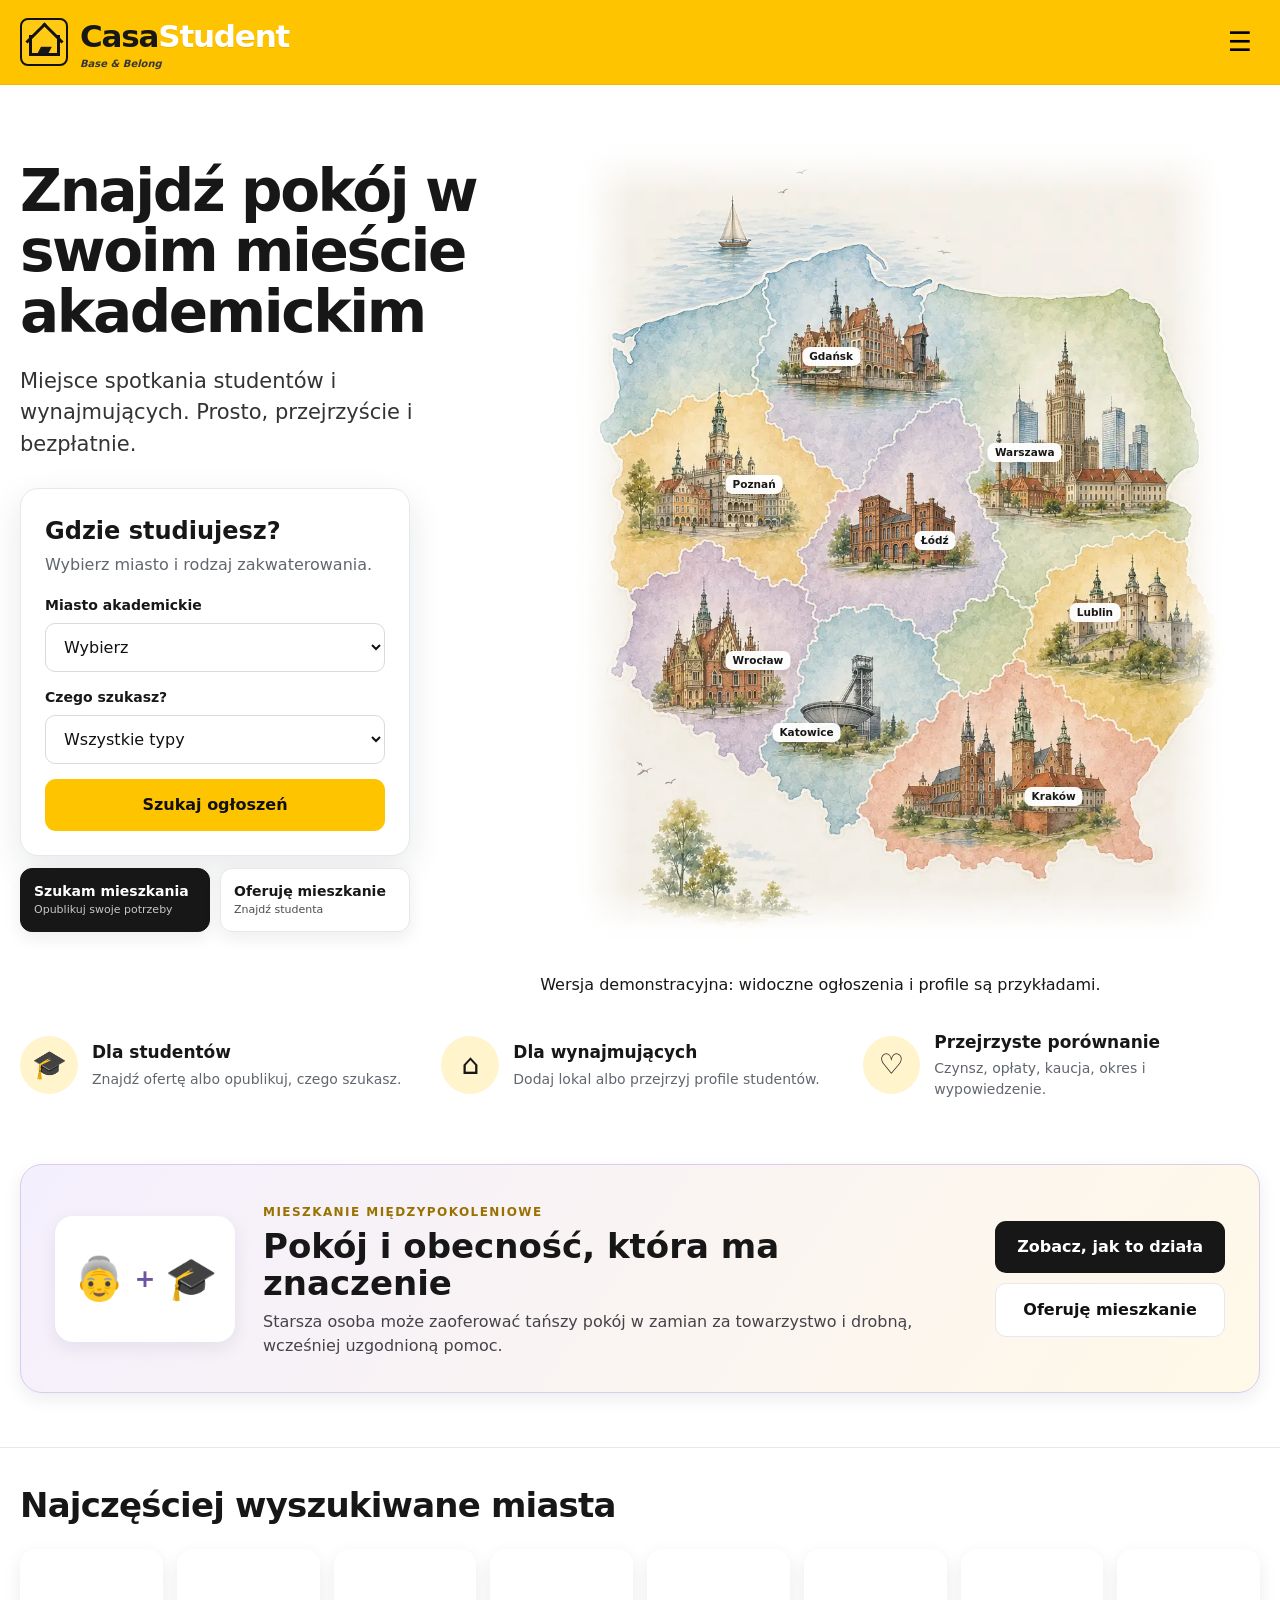
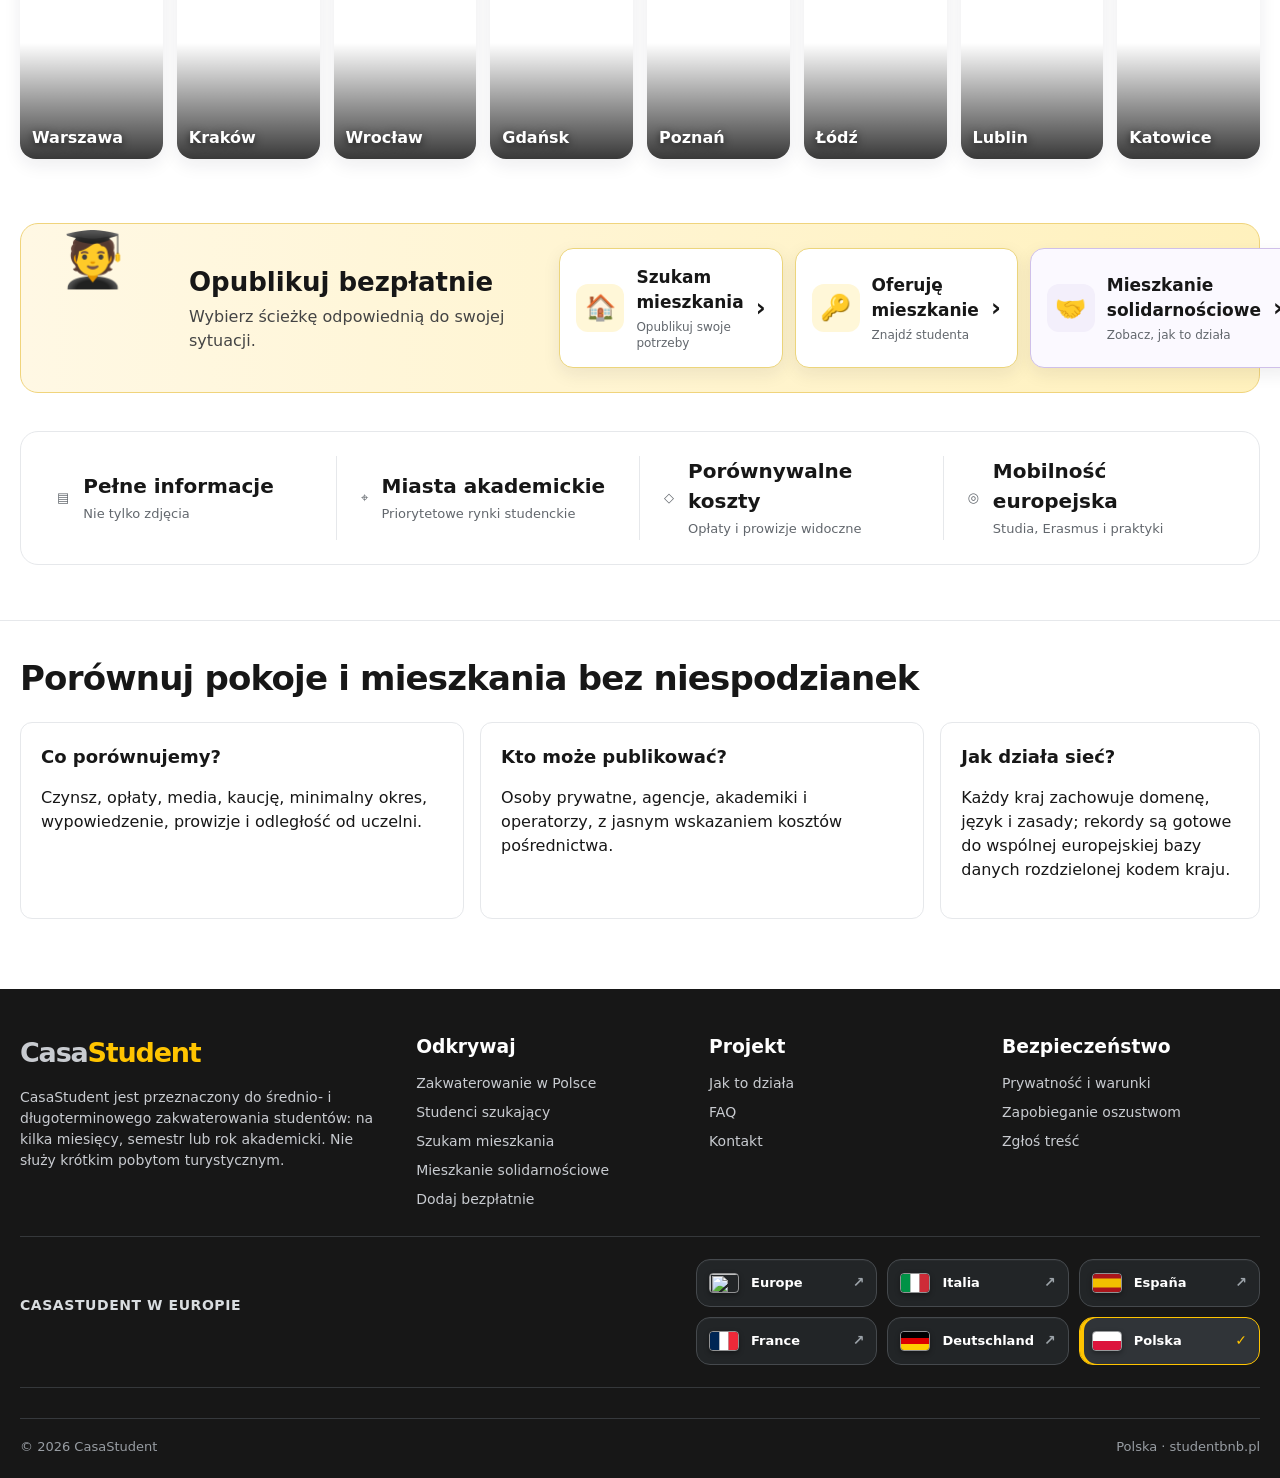
==== commit 7198f513: "Fix CasaStudent cross-country links" ====
--- a/index.html
+++ b/index.html
@@ -1,4 +1,4 @@
-<!doctype html><html lang="pl"><head><meta charset="utf-8"><meta name="viewport" content="width=device-width,initial-scale=1"><meta name="theme-color" content="#ffc400"><link rel="stylesheet" href="assets/css/style.css"><link rel="stylesheet" href="assets/css/country.css?v=20260824-map4"><link rel="stylesheet" href="assets/css/poland-map-fix.css?v=20260826-map1"><title>Znajdź pokój w swoim mieście akademickim | StudentBnB</title><meta name="description" content="Miejsce spotkania studentów i wynajmujących. Prosto, przejrzyście i bezpłatnie."><link rel="canonical" href="https://studentbnb.pl/index.html"></head><body><header class="site-header"><div class="container header-inner">
+<!doctype html><html lang="pl"><head><meta charset="utf-8"><meta name="viewport" content="width=device-width,initial-scale=1"><meta name="theme-color" content="#ffc400"><link rel="stylesheet" href="assets/css/style.css"><link rel="stylesheet" href="assets/css/country.css?v=20260824-map4"><link rel="stylesheet" href="assets/css/poland-map-fix.css?v=20260826-map1"><title>Znajdź pokój w swoim mieście akademickim | StudentBnB</title><meta name="description" content="Miejsce spotkania studentów i wynajmujących. Prosto, przejrzyście i bezpłatnie."><link rel="canonical" href="https://casastudent.pl/index.html"></head><body><header class="site-header"><div class="container header-inner">
 <a class="brand" href="index.html" aria-label="StudentBnB home"><span class="brand-icon" aria-hidden="true"><span class="brand-cap">▰</span></span><span>Student<strong>BnB</strong><small>Znajdź pokój. Poznaj swoje miasto.</small></span></a>
 <button class="menu-button" aria-label="Menu" aria-expanded="false">☰</button>
 <nav class="main-nav" aria-label="Główna nawigacja"><a href="index.html#how">Jak to działa</a><a href="studenci.html">Studenci szukający</a><a class="nav-social-link" href="mieszkanie-miedzypokoleniowe.html">Mieszkanie solidarnościowe</a><a href="index.html#faq">FAQ</a><a href="index.html#contact">Kontakt</a><a class="nav-feature-link" href="szukam.html">Szukam mieszkania</a><a class="header-cta" href="dodaj-ogloszenie.html">Dodaj bezpłatnie</a><a class="account-link" href="#" data-login>♙ <span data-account-label>Zaloguj się</span></a></nav>
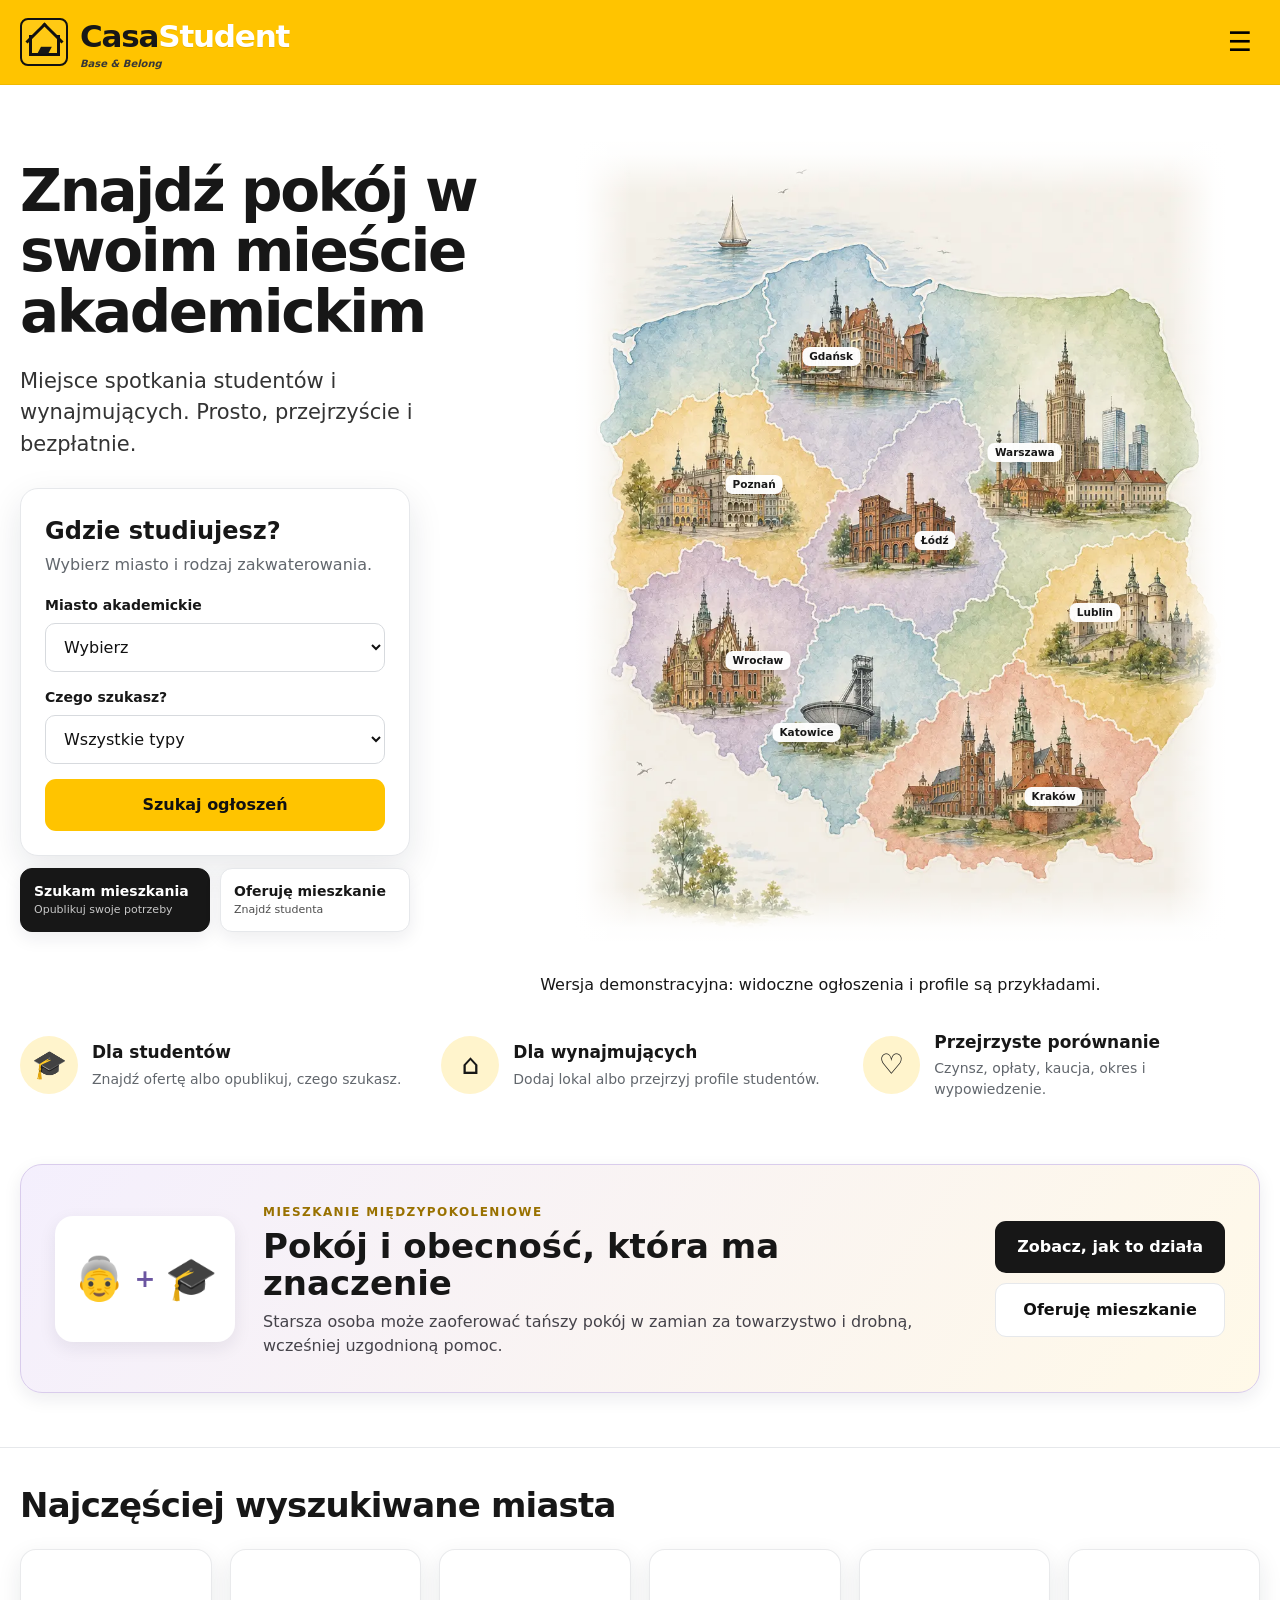
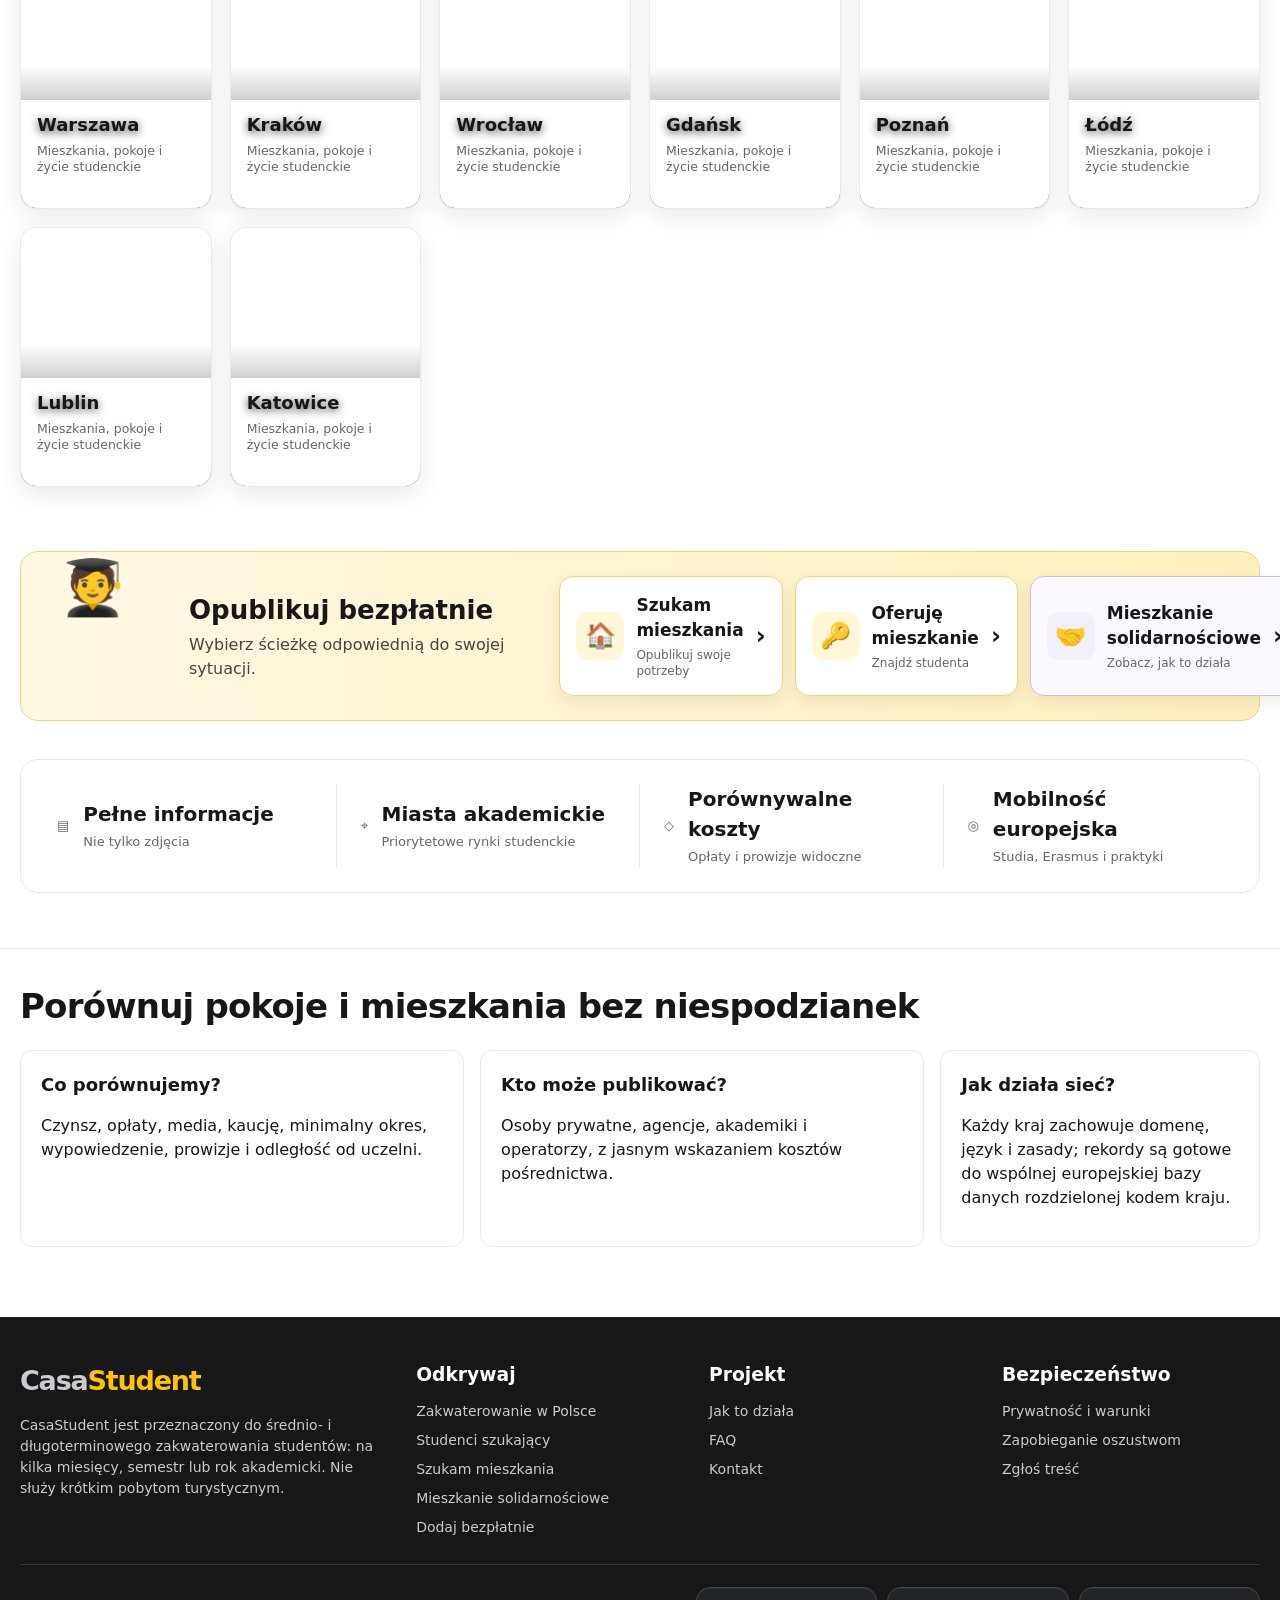
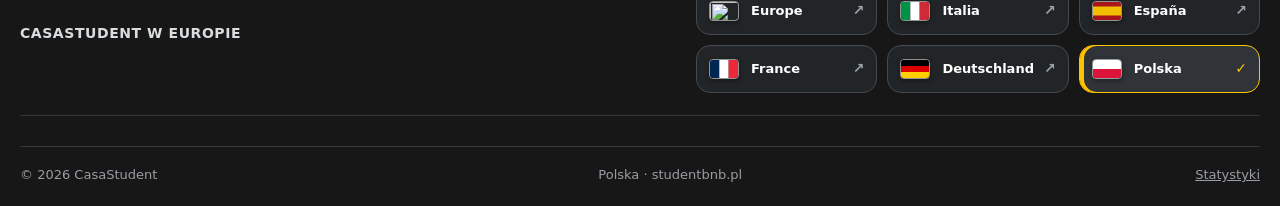
==== commit 42ab75c3: "Refresh corrected CasaStudent footer links" ====
--- a/index.html
+++ b/index.html
@@ -14,4 +14,4 @@
 <div><h3>Odkrywaj</h3><div class="footer-links"><a href="miasto.html">Zakwaterowanie w Polsce</a><a href="studenci.html">Studenci szukający</a><a href="szukam.html">Szukam mieszkania</a><a href="mieszkanie-miedzypokoleniowe.html">Mieszkanie solidarnościowe</a><a href="dodaj-ogloszenie.html">Dodaj bezpłatnie</a></div></div>
 <div><h3>Projekt</h3><div class="footer-links"><a href="index.html#how">Jak to działa</a><a href="index.html#faq">FAQ</a><a href="index.html#contact">Kontakt</a></div></div>
 <div><h3>Bezpieczeństwo</h3><div class="footer-links"><a href="prywatnosc.html">Prywatność i warunki</a><a href="prywatnosc.html#security">Zapobieganie oszustwom</a><a href="mailto:zgloszenia@studentbnb.pl">Zgłoś treść</a></div></div>
-</div><div class="footer-international"><strong>StudentBnB w Europie</strong><div class="footer-country-links" data-network></div></div><div class="footer-bottom"><span>© 2026 StudentBnB</span><span>Polska · studentbnb.pl</span></div></div></footer><div class="modal-backdrop" id="login-modal" role="dialog" aria-modal="true" aria-labelledby="login-title"><div class="modal"><button class="modal-close" data-close-modal aria-label="Zamknij">×</button><h2 id="login-title">Zaloguj się</h2><p>Sprawdź email, aby zakończyć weryfikację.</p><form id="login-form"><div class="field"><label for="login-email">Email</label><input id="login-email" name="email" type="email" required autocomplete="email" placeholder="name@email.com"></div><button class="btn btn-yellow btn-block" type="submit">Potwierdź i kontynuuj</button></form></div></div><div id="toast" class="toast" role="status" aria-live="polite"></div><script src="assets/js/config.js?v=20260824-map2"></script><script src="assets/js/data.js"></script><script src="assets/js/api.js"></script><script src="assets/js/app.js"></script></body></html>+</div><div class="footer-international"><strong>StudentBnB w Europie</strong><div class="footer-country-links" data-network></div></div><div class="footer-bottom"><span>© 2026 StudentBnB</span><span>Polska · studentbnb.pl</span></div></div></footer><div class="modal-backdrop" id="login-modal" role="dialog" aria-modal="true" aria-labelledby="login-title"><div class="modal"><button class="modal-close" data-close-modal aria-label="Zamknij">×</button><h2 id="login-title">Zaloguj się</h2><p>Sprawdź email, aby zakończyć weryfikację.</p><form id="login-form"><div class="field"><label for="login-email">Email</label><input id="login-email" name="email" type="email" required autocomplete="email" placeholder="name@email.com"></div><button class="btn btn-yellow btn-block" type="submit">Potwierdź i kontynuuj</button></form></div></div><div id="toast" class="toast" role="status" aria-live="polite"></div><script src="assets/js/config.js?v=20260828-footer-links"></script><script src="assets/js/data.js"></script><script src="assets/js/api.js"></script><script src="assets/js/app.js?v=20260828-footer-links"></script></body></html>
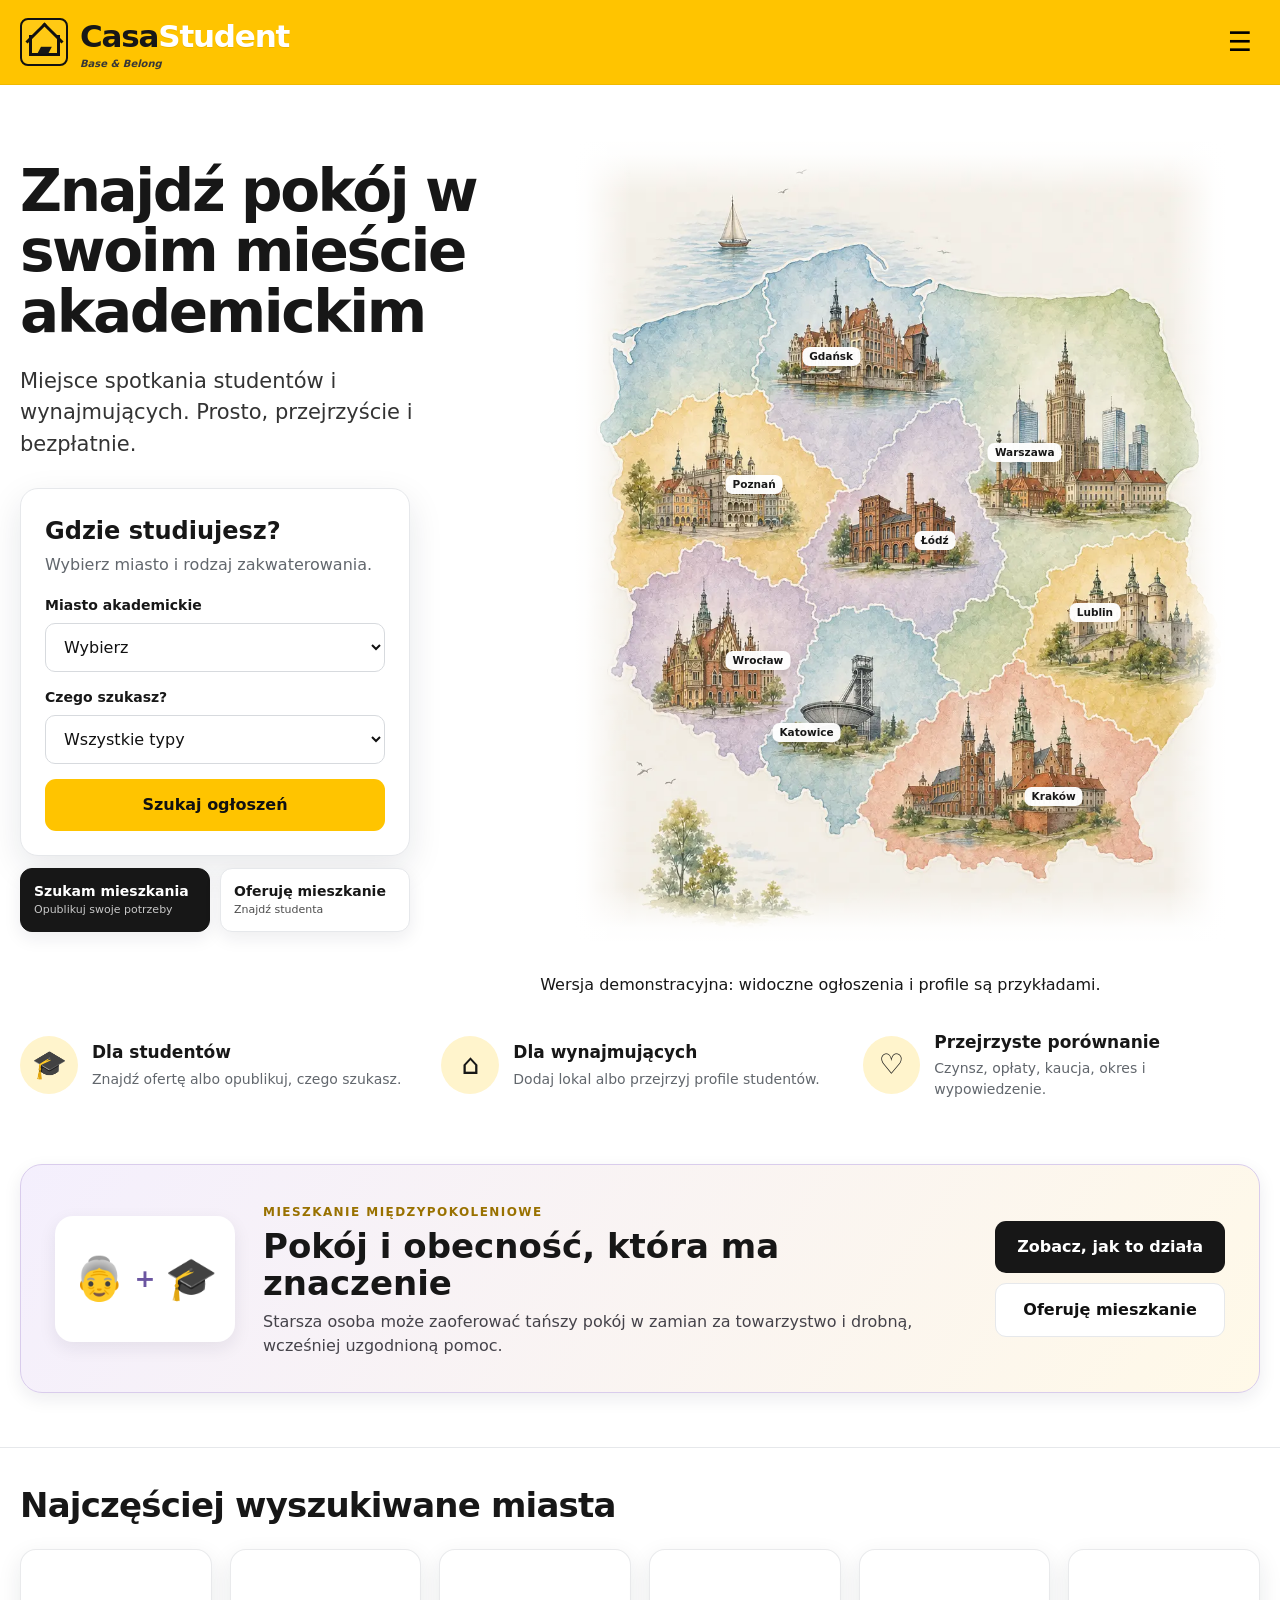
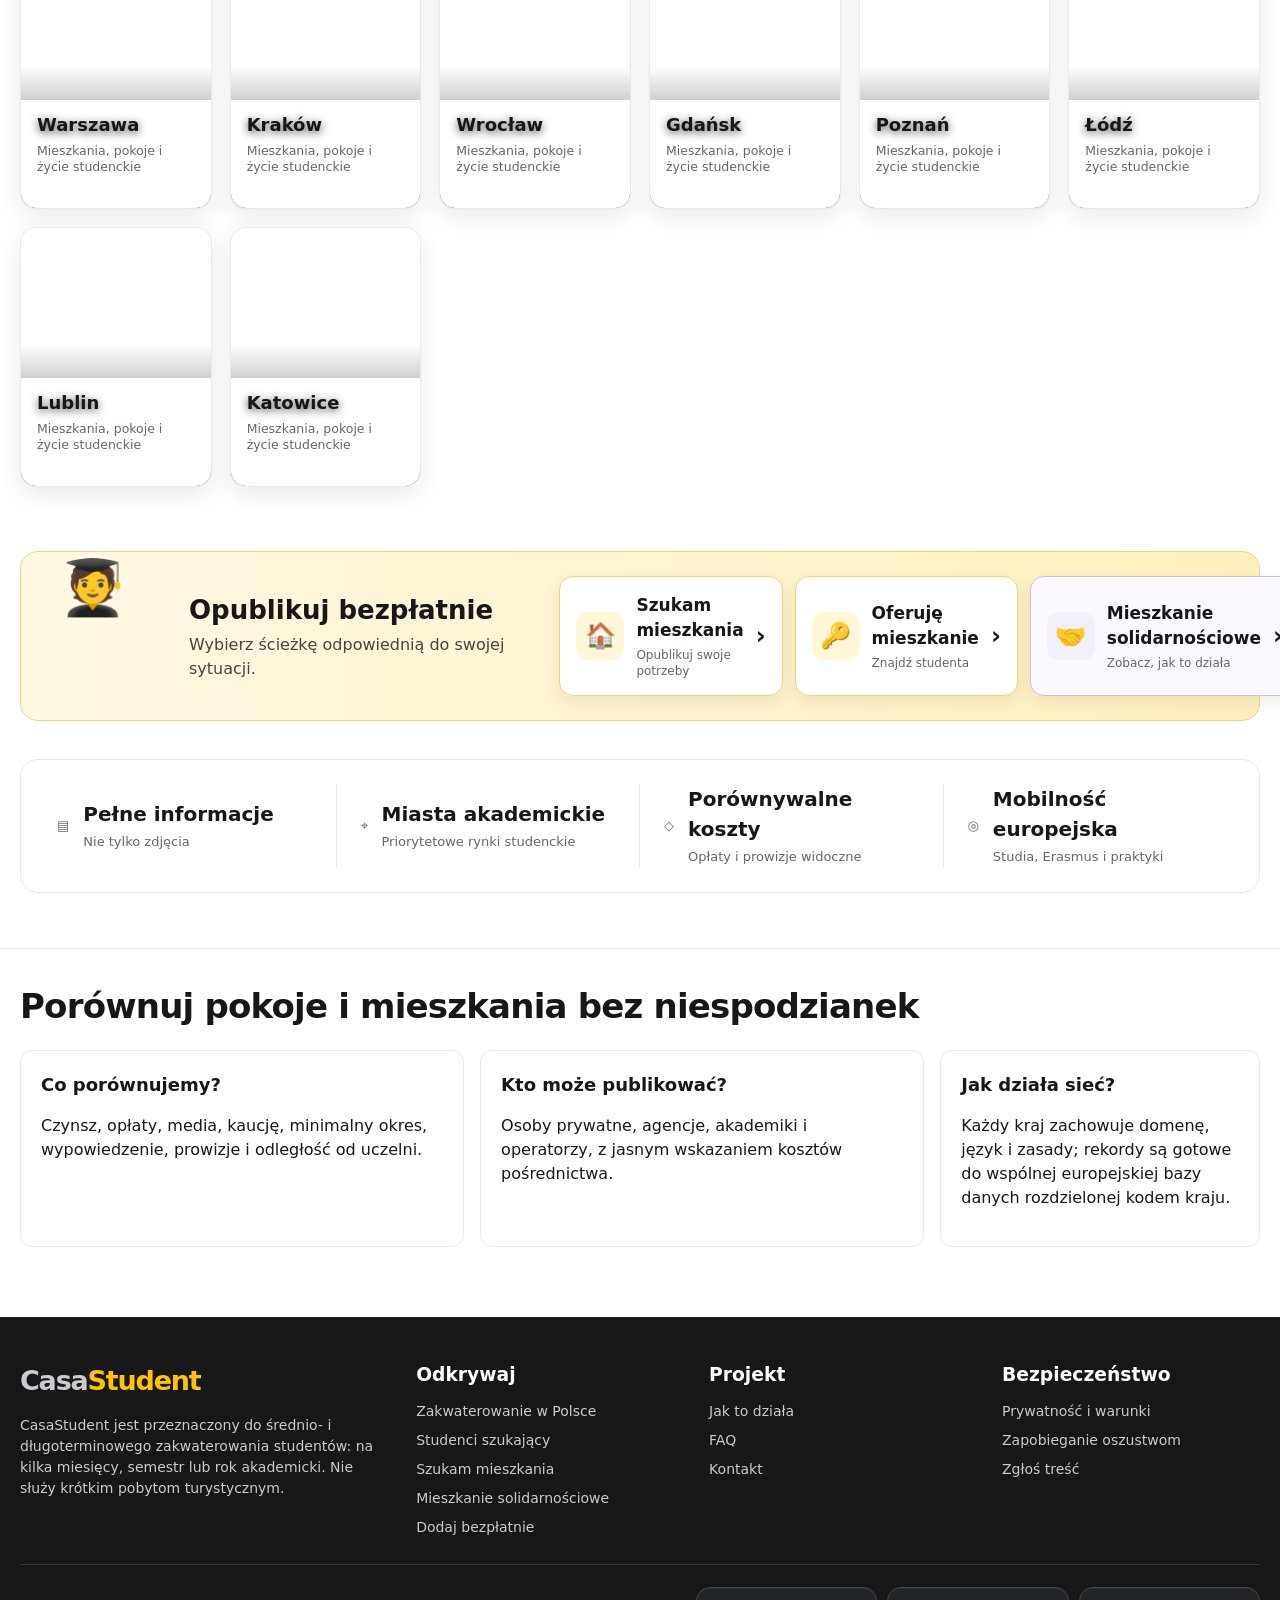
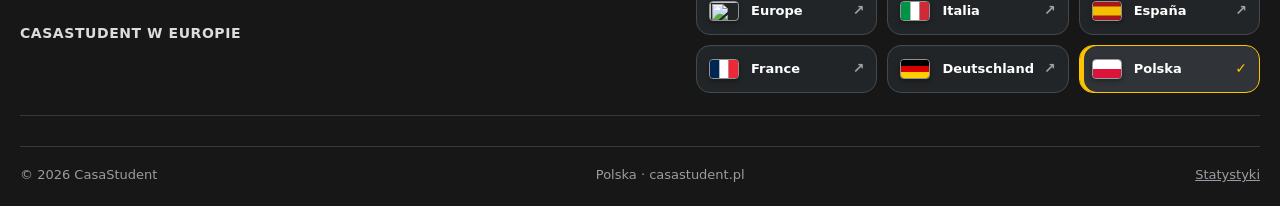
==== commit 119abbdc: "Complete CasaStudent rebrand, photos and network links" ====
--- a/index.html
+++ b/index.html
@@ -1,5 +1,5 @@
-<!doctype html><html lang="pl"><head><meta charset="utf-8"><meta name="viewport" content="width=device-width,initial-scale=1"><meta name="theme-color" content="#ffc400"><link rel="stylesheet" href="assets/css/style.css"><link rel="stylesheet" href="assets/css/country.css?v=20260824-map4"><link rel="stylesheet" href="assets/css/poland-map-fix.css?v=20260826-map1"><title>Znajdź pokój w swoim mieście akademickim | StudentBnB</title><meta name="description" content="Miejsce spotkania studentów i wynajmujących. Prosto, przejrzyście i bezpłatnie."><link rel="canonical" href="https://casastudent.pl/index.html"></head><body><header class="site-header"><div class="container header-inner">
-<a class="brand" href="index.html" aria-label="StudentBnB home"><span class="brand-icon" aria-hidden="true"><span class="brand-cap">▰</span></span><span>Student<strong>BnB</strong><small>Znajdź pokój. Poznaj swoje miasto.</small></span></a>
+<!doctype html><html lang="pl"><head><meta charset="utf-8"><meta name="viewport" content="width=device-width,initial-scale=1"><meta name="theme-color" content="#ffc400"><link rel="stylesheet" href="assets/css/style.css"><link rel="stylesheet" href="assets/css/country.css?v=20260824-map4"><link rel="stylesheet" href="assets/css/poland-map-fix.css?v=20260826-map1"><title>Znajdź pokój w swoim mieście akademickim | CasaStudent</title><meta name="description" content="Miejsce spotkania studentów i wynajmujących. Prosto, przejrzyście i bezpłatnie."><link rel="canonical" href="https://casastudent.pl/"></head><body><header class="site-header"><div class="container header-inner">
+<a class="brand" href="index.html" aria-label="CasaStudent home"><span class="brand-icon" aria-hidden="true"><span class="brand-cap">▰</span></span><span>Student<strong>BnB</strong><small>Znajdź pokój. Poznaj swoje miasto.</small></span></a>
 <button class="menu-button" aria-label="Menu" aria-expanded="false">☰</button>
 <nav class="main-nav" aria-label="Główna nawigacja"><a href="index.html#how">Jak to działa</a><a href="studenci.html">Studenci szukający</a><a class="nav-social-link" href="mieszkanie-miedzypokoleniowe.html">Mieszkanie solidarnościowe</a><a href="index.html#faq">FAQ</a><a href="index.html#contact">Kontakt</a><a class="nav-feature-link" href="szukam.html">Szukam mieszkania</a><a class="header-cta" href="dodaj-ogloszenie.html">Dodaj bezpłatnie</a><a class="account-link" href="#" data-login>♙ <span data-account-label>Zaloguj się</span></a></nav>
 </div></header><main><section class="home-hero"><div class="container hero-grid"><div class="hero-copy"><h1>Znajdź pokój w swoim mieście akademickim</h1><p>Miejsce spotkania studentów i wynajmujących. Prosto, przejrzyście i bezpłatnie.</p><form class="search-card" id="home-search"><h2>Gdzie studiujesz?</h2><p>Wybierz miasto i rodzaj zakwaterowania.</p><div class="field"><label for="home-city">Miasto akademickie</label><select id="home-city" name="city"></select></div><div class="field"><label for="home-type">Czego szukasz?</label><select id="home-type" name="type"><option value="">Wszystkie typy</option><option value="Pokój jednoosobowy">Pokój jednoosobowy</option><option value="Miejsce w pokoju współdzielonym">Miejsce w pokoju współdzielonym</option><option value="Kawalerka">Kawalerka</option><option value="Mieszkanie jednopokojowe">Mieszkanie jednopokojowe</option><option value="Mieszkanie">Mieszkanie</option></select></div><button class="btn btn-yellow btn-block" type="submit">Szukaj ogłoszeń</button></form><div class="hero-market-actions"><a href="szukam.html"><strong>Szukam mieszkania</strong><small>Opublikuj swoje potrzeby</small></a><a href="dodaj-ogloszenie.html"><strong>Oferuję mieszkanie</strong><small>Znajdź studenta</small></a></div></div>
@@ -13,5 +13,5 @@
 <div><a class="brand" href="index.html" style="font-size:27px"><span>Student<strong>BnB</strong></span></a><p>Miejsce spotkania studentów i wynajmujących. Prosto, przejrzyście i bezpłatnie.</p></div>
 <div><h3>Odkrywaj</h3><div class="footer-links"><a href="miasto.html">Zakwaterowanie w Polsce</a><a href="studenci.html">Studenci szukający</a><a href="szukam.html">Szukam mieszkania</a><a href="mieszkanie-miedzypokoleniowe.html">Mieszkanie solidarnościowe</a><a href="dodaj-ogloszenie.html">Dodaj bezpłatnie</a></div></div>
 <div><h3>Projekt</h3><div class="footer-links"><a href="index.html#how">Jak to działa</a><a href="index.html#faq">FAQ</a><a href="index.html#contact">Kontakt</a></div></div>
-<div><h3>Bezpieczeństwo</h3><div class="footer-links"><a href="prywatnosc.html">Prywatność i warunki</a><a href="prywatnosc.html#security">Zapobieganie oszustwom</a><a href="mailto:zgloszenia@studentbnb.pl">Zgłoś treść</a></div></div>
-</div><div class="footer-international"><strong>StudentBnB w Europie</strong><div class="footer-country-links" data-network></div></div><div class="footer-bottom"><span>© 2026 StudentBnB</span><span>Polska · studentbnb.pl</span></div></div></footer><div class="modal-backdrop" id="login-modal" role="dialog" aria-modal="true" aria-labelledby="login-title"><div class="modal"><button class="modal-close" data-close-modal aria-label="Zamknij">×</button><h2 id="login-title">Zaloguj się</h2><p>Sprawdź email, aby zakończyć weryfikację.</p><form id="login-form"><div class="field"><label for="login-email">Email</label><input id="login-email" name="email" type="email" required autocomplete="email" placeholder="name@email.com"></div><button class="btn btn-yellow btn-block" type="submit">Potwierdź i kontynuuj</button></form></div></div><div id="toast" class="toast" role="status" aria-live="polite"></div><script src="assets/js/config.js?v=20260828-footer-links"></script><script src="assets/js/data.js"></script><script src="assets/js/api.js"></script><script src="assets/js/app.js?v=20260828-footer-links"></script></body></html>+<div><h3>Bezpieczeństwo</h3><div class="footer-links"><a href="prywatnosc.html">Prywatność i warunki</a><a href="prywatnosc.html#security">Zapobieganie oszustwom</a><a href="mailto:zgloszenia@casastudent.pl">Zgłoś treść</a></div></div>
+</div><div class="footer-international"><strong>CasaStudent w Europie</strong><div class="footer-country-links" data-network></div></div><div class="footer-bottom"><span>© 2026 CasaStudent</span><span>Polska · casastudent.pl</span></div></div></footer><div class="modal-backdrop" id="login-modal" role="dialog" aria-modal="true" aria-labelledby="login-title"><div class="modal"><button class="modal-close" data-close-modal aria-label="Zamknij">×</button><h2 id="login-title">Zaloguj się</h2><p>Sprawdź email, aby zakończyć weryfikację.</p><form id="login-form"><div class="field"><label for="login-email">Email</label><input id="login-email" name="email" type="email" required autocomplete="email" placeholder="name@email.com"></div><button class="btn btn-yellow btn-block" type="submit">Potwierdź i kontynuuj</button></form></div></div><div id="toast" class="toast" role="status" aria-live="polite"></div><script src="assets/js/config.js?v=20260828-footer-links"></script><script src="assets/js/data.js"></script><script src="assets/js/api.js"></script><script src="assets/js/app.js?v=20260828-footer-links"></script></body></html>
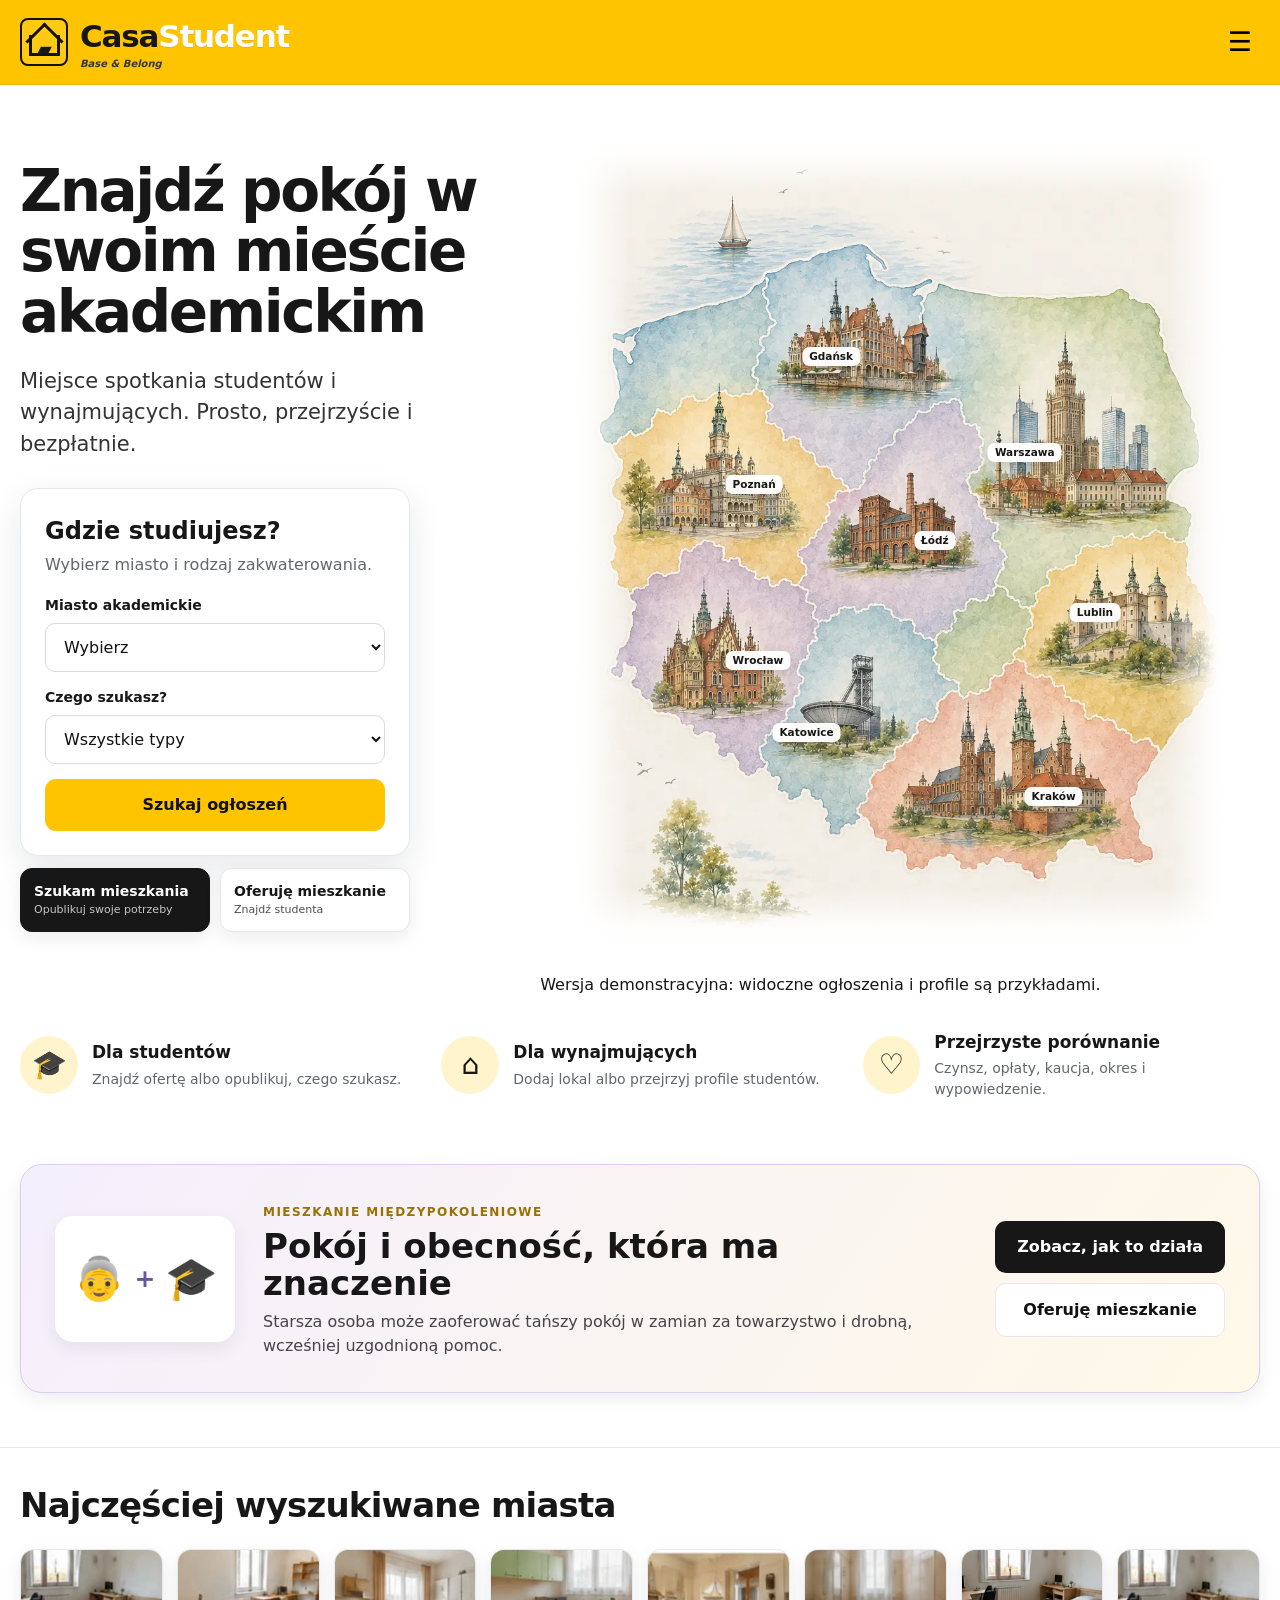
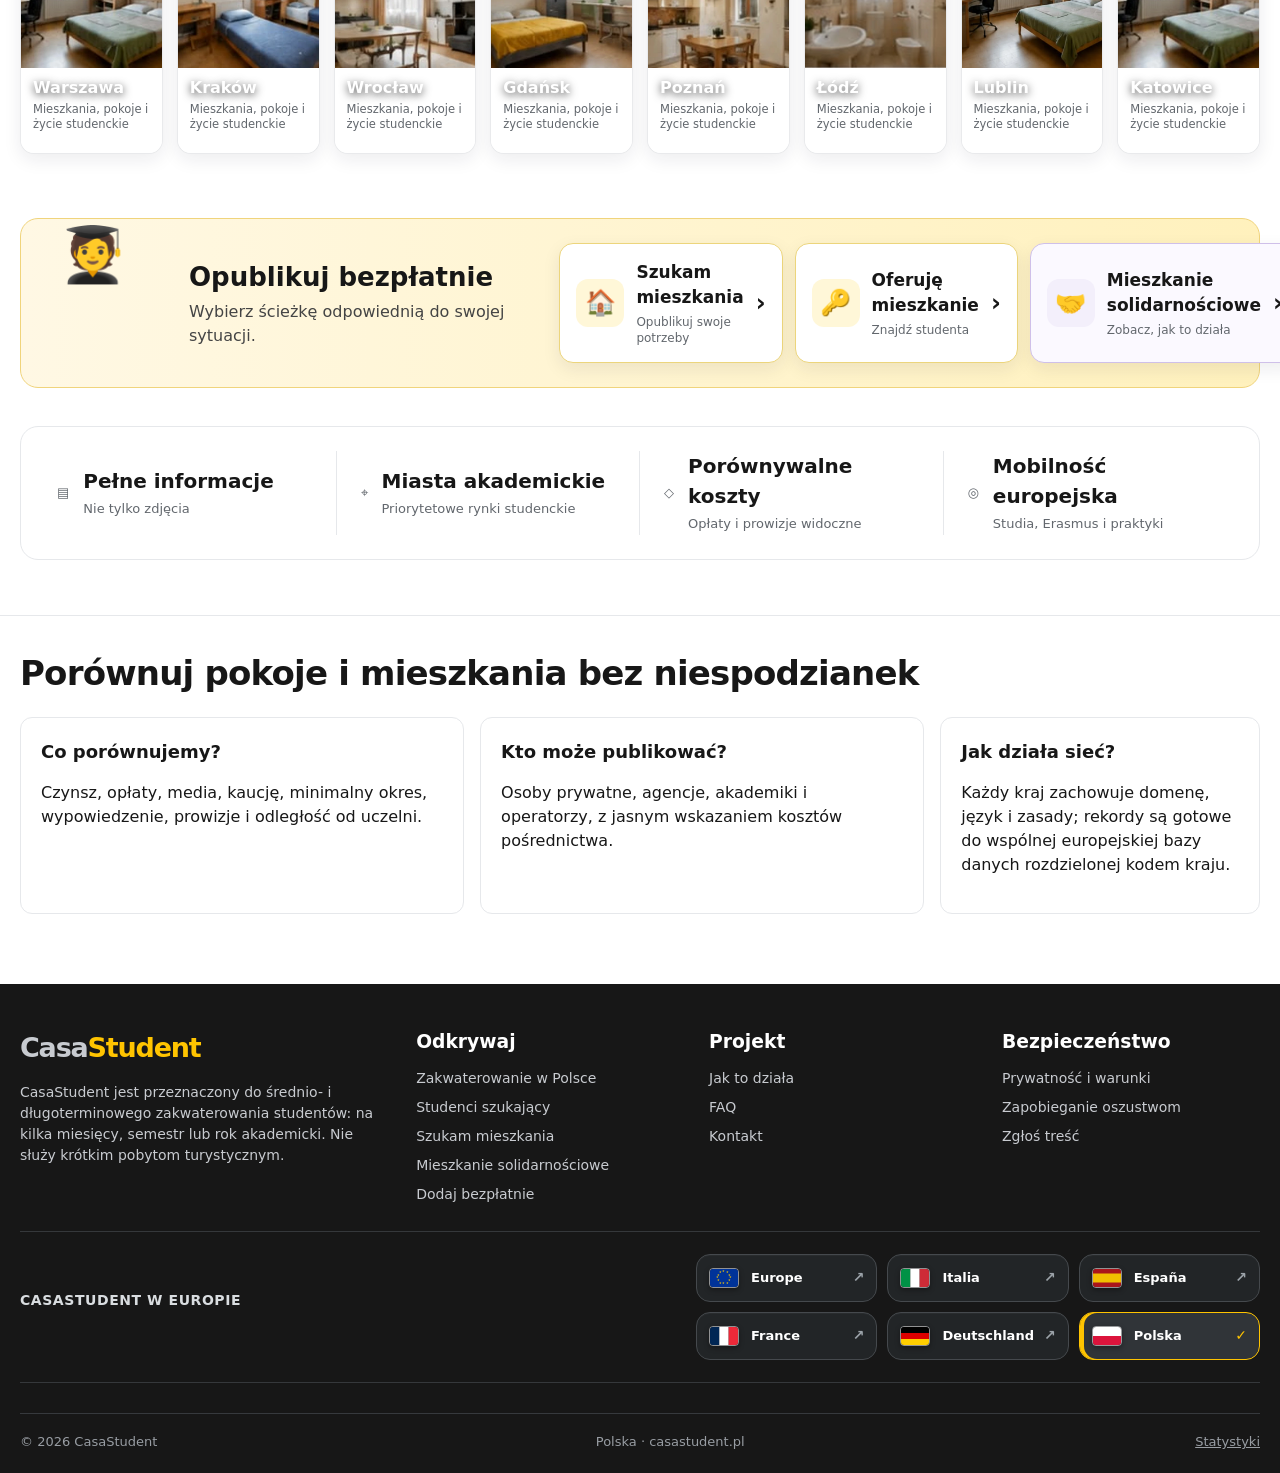
==== commit dd853356: "Refresh city image assets without stale cache" ====
--- a/index.html
+++ b/index.html
@@ -1,4 +1,4 @@
-<!doctype html><html lang="pl"><head><meta charset="utf-8"><meta name="viewport" content="width=device-width,initial-scale=1"><meta name="theme-color" content="#ffc400"><link rel="stylesheet" href="assets/css/style.css"><link rel="stylesheet" href="assets/css/country.css?v=20260824-map4"><link rel="stylesheet" href="assets/css/poland-map-fix.css?v=20260826-map1"><title>Znajdź pokój w swoim mieście akademickim | CasaStudent</title><meta name="description" content="Miejsce spotkania studentów i wynajmujących. Prosto, przejrzyście i bezpłatnie."><link rel="canonical" href="https://casastudent.pl/"></head><body><header class="site-header"><div class="container header-inner">
+<!doctype html><html lang="pl"><head><meta charset="utf-8"><meta name="viewport" content="width=device-width,initial-scale=1"><meta name="theme-color" content="#ffc400"><link rel="stylesheet" href="assets/css/style.css"><link rel="stylesheet" href="assets/css/country.css?v=20260829-city-image-fix"><link rel="stylesheet" href="assets/css/poland-map-fix.css?v=20260826-map1"><title>Znajdź pokój w swoim mieście akademickim | CasaStudent</title><meta name="description" content="Miejsce spotkania studentów i wynajmujących. Prosto, przejrzyście i bezpłatnie."><link rel="canonical" href="https://casastudent.pl/"></head><body><header class="site-header"><div class="container header-inner">
 <a class="brand" href="index.html" aria-label="CasaStudent home"><span class="brand-icon" aria-hidden="true"><span class="brand-cap">▰</span></span><span>Student<strong>BnB</strong><small>Znajdź pokój. Poznaj swoje miasto.</small></span></a>
 <button class="menu-button" aria-label="Menu" aria-expanded="false">☰</button>
 <nav class="main-nav" aria-label="Główna nawigacja"><a href="index.html#how">Jak to działa</a><a href="studenci.html">Studenci szukający</a><a class="nav-social-link" href="mieszkanie-miedzypokoleniowe.html">Mieszkanie solidarnościowe</a><a href="index.html#faq">FAQ</a><a href="index.html#contact">Kontakt</a><a class="nav-feature-link" href="szukam.html">Szukam mieszkania</a><a class="header-cta" href="dodaj-ogloszenie.html">Dodaj bezpłatnie</a><a class="account-link" href="#" data-login>♙ <span data-account-label>Zaloguj się</span></a></nav>
@@ -14,4 +14,4 @@
 <div><h3>Odkrywaj</h3><div class="footer-links"><a href="miasto.html">Zakwaterowanie w Polsce</a><a href="studenci.html">Studenci szukający</a><a href="szukam.html">Szukam mieszkania</a><a href="mieszkanie-miedzypokoleniowe.html">Mieszkanie solidarnościowe</a><a href="dodaj-ogloszenie.html">Dodaj bezpłatnie</a></div></div>
 <div><h3>Projekt</h3><div class="footer-links"><a href="index.html#how">Jak to działa</a><a href="index.html#faq">FAQ</a><a href="index.html#contact">Kontakt</a></div></div>
 <div><h3>Bezpieczeństwo</h3><div class="footer-links"><a href="prywatnosc.html">Prywatność i warunki</a><a href="prywatnosc.html#security">Zapobieganie oszustwom</a><a href="mailto:zgloszenia@casastudent.pl">Zgłoś treść</a></div></div>
-</div><div class="footer-international"><strong>CasaStudent w Europie</strong><div class="footer-country-links" data-network></div></div><div class="footer-bottom"><span>© 2026 CasaStudent</span><span>Polska · casastudent.pl</span></div></div></footer><div class="modal-backdrop" id="login-modal" role="dialog" aria-modal="true" aria-labelledby="login-title"><div class="modal"><button class="modal-close" data-close-modal aria-label="Zamknij">×</button><h2 id="login-title">Zaloguj się</h2><p>Sprawdź email, aby zakończyć weryfikację.</p><form id="login-form"><div class="field"><label for="login-email">Email</label><input id="login-email" name="email" type="email" required autocomplete="email" placeholder="name@email.com"></div><button class="btn btn-yellow btn-block" type="submit">Potwierdź i kontynuuj</button></form></div></div><div id="toast" class="toast" role="status" aria-live="polite"></div><script src="assets/js/config.js?v=20260828-footer-links"></script><script src="assets/js/data.js"></script><script src="assets/js/api.js"></script><script src="assets/js/app.js?v=20260828-footer-links"></script></body></html>+</div><div class="footer-international"><strong>CasaStudent w Europie</strong><div class="footer-country-links" data-network></div></div><div class="footer-bottom"><span>© 2026 CasaStudent</span><span>Polska · casastudent.pl</span></div></div></footer><div class="modal-backdrop" id="login-modal" role="dialog" aria-modal="true" aria-labelledby="login-title"><div class="modal"><button class="modal-close" data-close-modal aria-label="Zamknij">×</button><h2 id="login-title">Zaloguj się</h2><p>Sprawdź email, aby zakończyć weryfikację.</p><form id="login-form"><div class="field"><label for="login-email">Email</label><input id="login-email" name="email" type="email" required autocomplete="email" placeholder="name@email.com"></div><button class="btn btn-yellow btn-block" type="submit">Potwierdź i kontynuuj</button></form></div></div><div id="toast" class="toast" role="status" aria-live="polite"></div><script src="assets/js/config.js?v=20260829-city-image-fix"></script><script src="assets/js/data.js"></script><script src="assets/js/api.js"></script><script src="assets/js/app.js?v=20260828-footer-links"></script></body></html>
--- a/assets/css/country.css
+++ b/assets/css/country.css
@@ -78,3 +78,14 @@
 @media(max-width:1050px){.map-city-marker span{font-size:9px;padding:4px 6px}}
 @media(max-width:820px){.map-city-marker span{font-size:8px;padding:5px 7px;left:6px}.map-city-marker.label-left span{left:auto;right:6px}}
 @media(max-width:520px){.map-city-marker span{font-size:8px;padding:6px 8px;max-width:88px;overflow:hidden;text-overflow:ellipsis;left:5px}.map-city-marker.label-left span{left:auto;right:5px}}
+
+/* City imagery: the photo is rendered by the image element, not twice as a card background. */
+.city-grid .city-card{
+  background-image:none!important;
+}
+.city-grid .city-card>img{
+  opacity:1!important;
+}
+.city-grid .city-card:before{
+  display:none!important;
+}
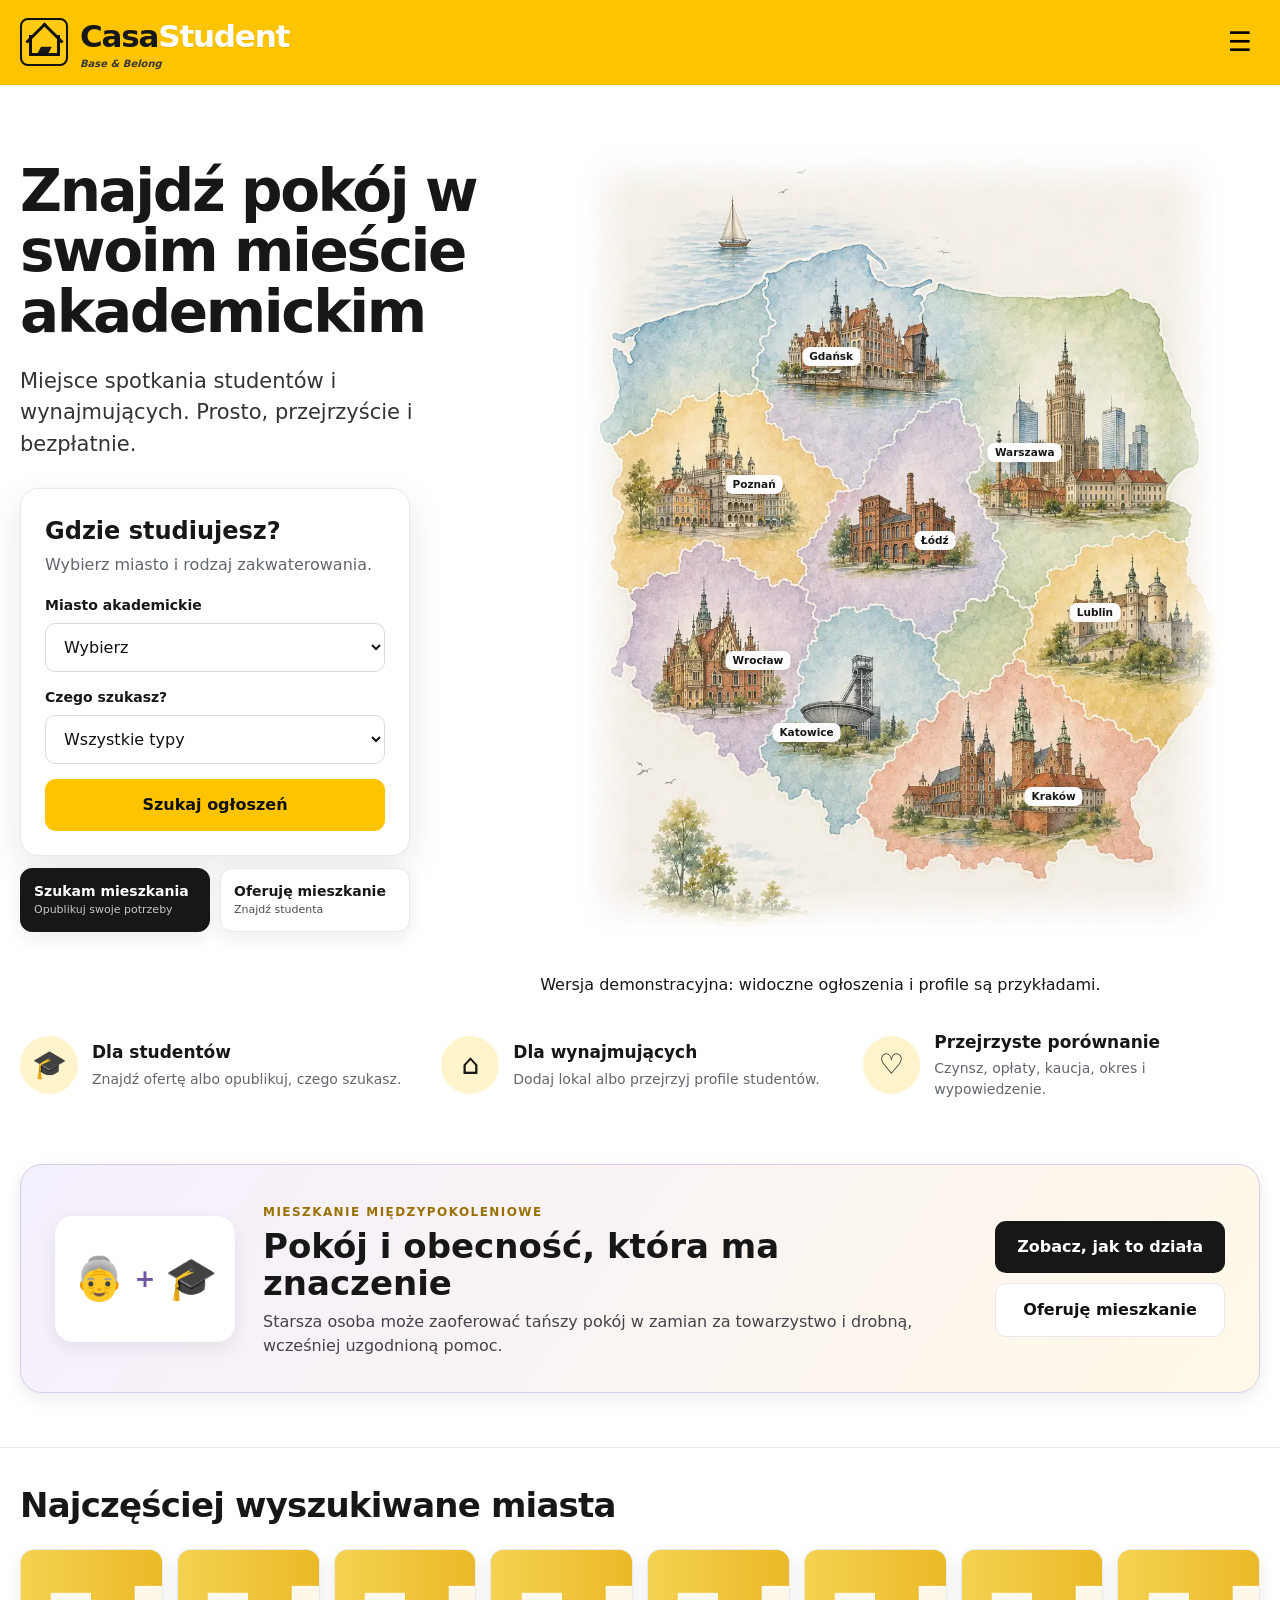
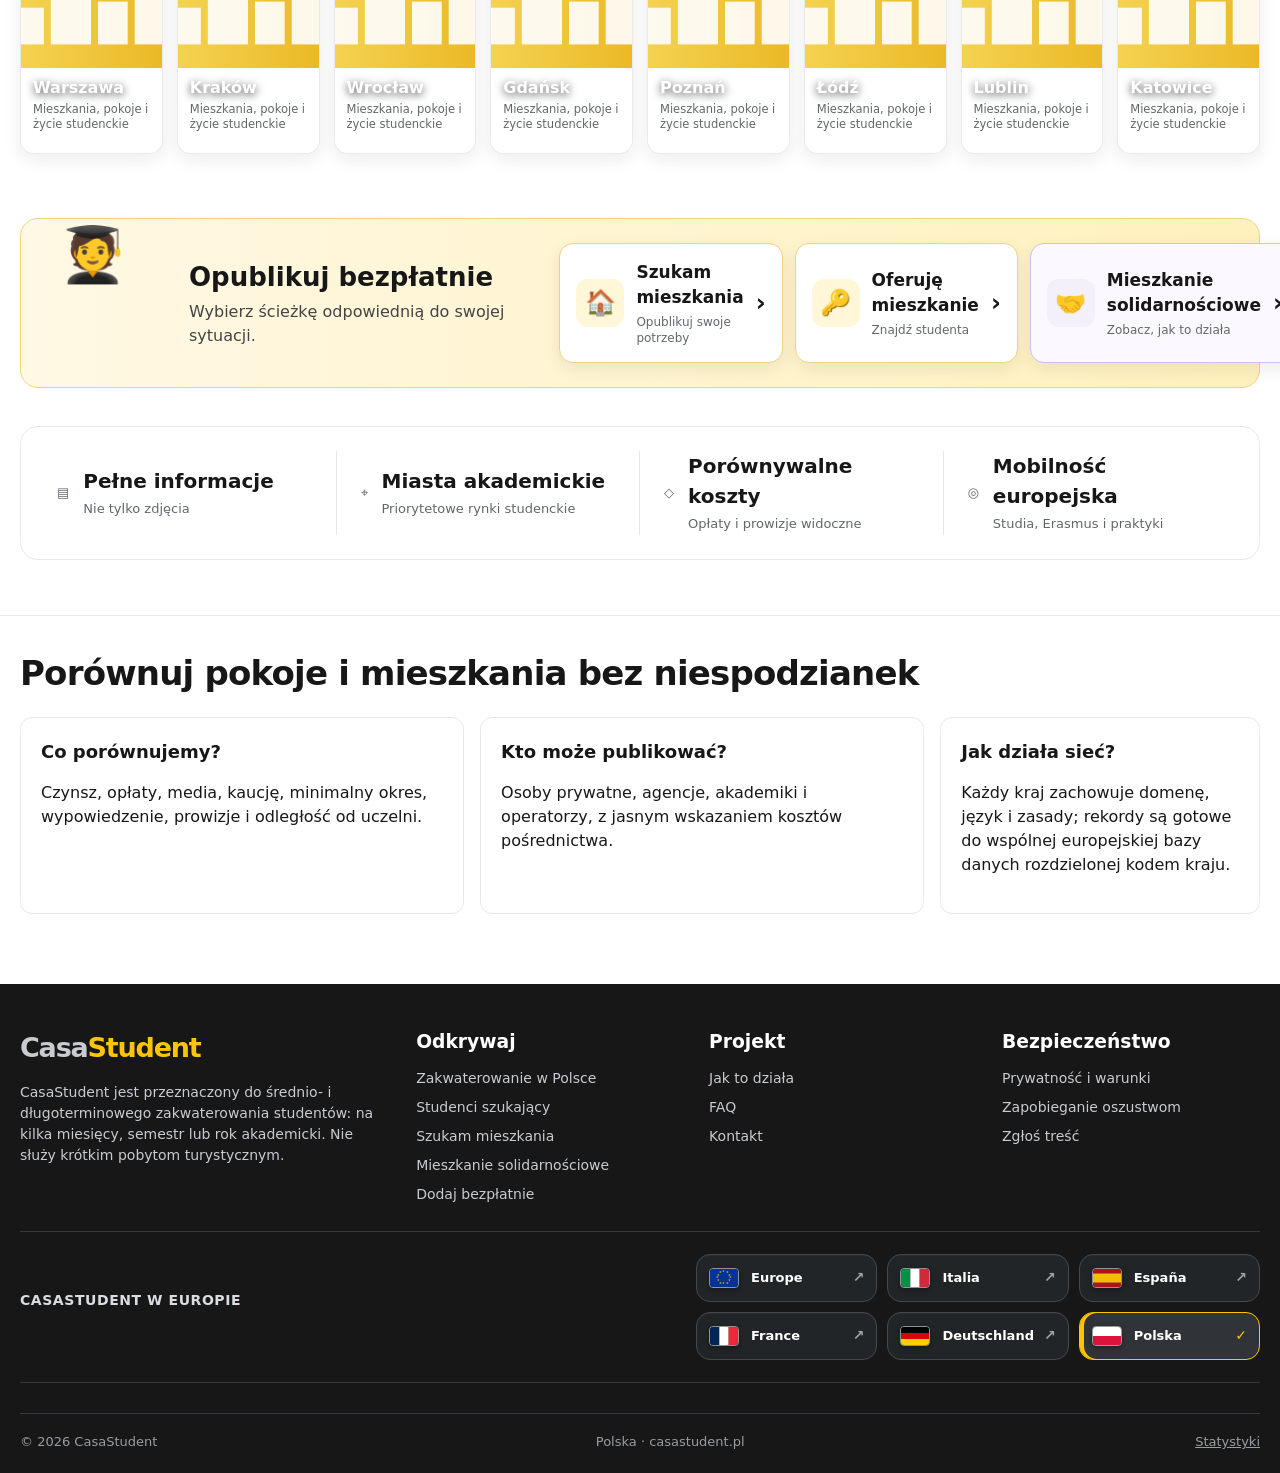
==== commit 15f0d325: "Refresh Poland homepage city photo assets" ====
--- a/index.html
+++ b/index.html
@@ -14,4 +14,4 @@
 <div><h3>Odkrywaj</h3><div class="footer-links"><a href="miasto.html">Zakwaterowanie w Polsce</a><a href="studenci.html">Studenci szukający</a><a href="szukam.html">Szukam mieszkania</a><a href="mieszkanie-miedzypokoleniowe.html">Mieszkanie solidarnościowe</a><a href="dodaj-ogloszenie.html">Dodaj bezpłatnie</a></div></div>
 <div><h3>Projekt</h3><div class="footer-links"><a href="index.html#how">Jak to działa</a><a href="index.html#faq">FAQ</a><a href="index.html#contact">Kontakt</a></div></div>
 <div><h3>Bezpieczeństwo</h3><div class="footer-links"><a href="prywatnosc.html">Prywatność i warunki</a><a href="prywatnosc.html#security">Zapobieganie oszustwom</a><a href="mailto:zgloszenia@casastudent.pl">Zgłoś treść</a></div></div>
-</div><div class="footer-international"><strong>CasaStudent w Europie</strong><div class="footer-country-links" data-network></div></div><div class="footer-bottom"><span>© 2026 CasaStudent</span><span>Polska · casastudent.pl</span></div></div></footer><div class="modal-backdrop" id="login-modal" role="dialog" aria-modal="true" aria-labelledby="login-title"><div class="modal"><button class="modal-close" data-close-modal aria-label="Zamknij">×</button><h2 id="login-title">Zaloguj się</h2><p>Sprawdź email, aby zakończyć weryfikację.</p><form id="login-form"><div class="field"><label for="login-email">Email</label><input id="login-email" name="email" type="email" required autocomplete="email" placeholder="name@email.com"></div><button class="btn btn-yellow btn-block" type="submit">Potwierdź i kontynuuj</button></form></div></div><div id="toast" class="toast" role="status" aria-live="polite"></div><script src="assets/js/config.js?v=20260829-city-image-fix"></script><script src="assets/js/data.js"></script><script src="assets/js/api.js"></script><script src="assets/js/app.js?v=20260828-footer-links"></script></body></html>+</div><div class="footer-international"><strong>CasaStudent w Europie</strong><div class="footer-country-links" data-network></div></div><div class="footer-bottom"><span>© 2026 CasaStudent</span><span>Polska · casastudent.pl</span></div></div></footer><div class="modal-backdrop" id="login-modal" role="dialog" aria-modal="true" aria-labelledby="login-title"><div class="modal"><button class="modal-close" data-close-modal aria-label="Zamknij">×</button><h2 id="login-title">Zaloguj się</h2><p>Sprawdź email, aby zakończyć weryfikację.</p><form id="login-form"><div class="field"><label for="login-email">Email</label><input id="login-email" name="email" type="email" required autocomplete="email" placeholder="name@email.com"></div><button class="btn btn-yellow btn-block" type="submit">Potwierdź i kontynuuj</button></form></div></div><div id="toast" class="toast" role="status" aria-live="polite"></div><script src="assets/js/config.js?v=20260830-single-city-photo"></script><script src="assets/js/data.js"></script><script src="assets/js/api.js"></script><script src="assets/js/app.js?v=20260828-footer-links"></script></body></html>
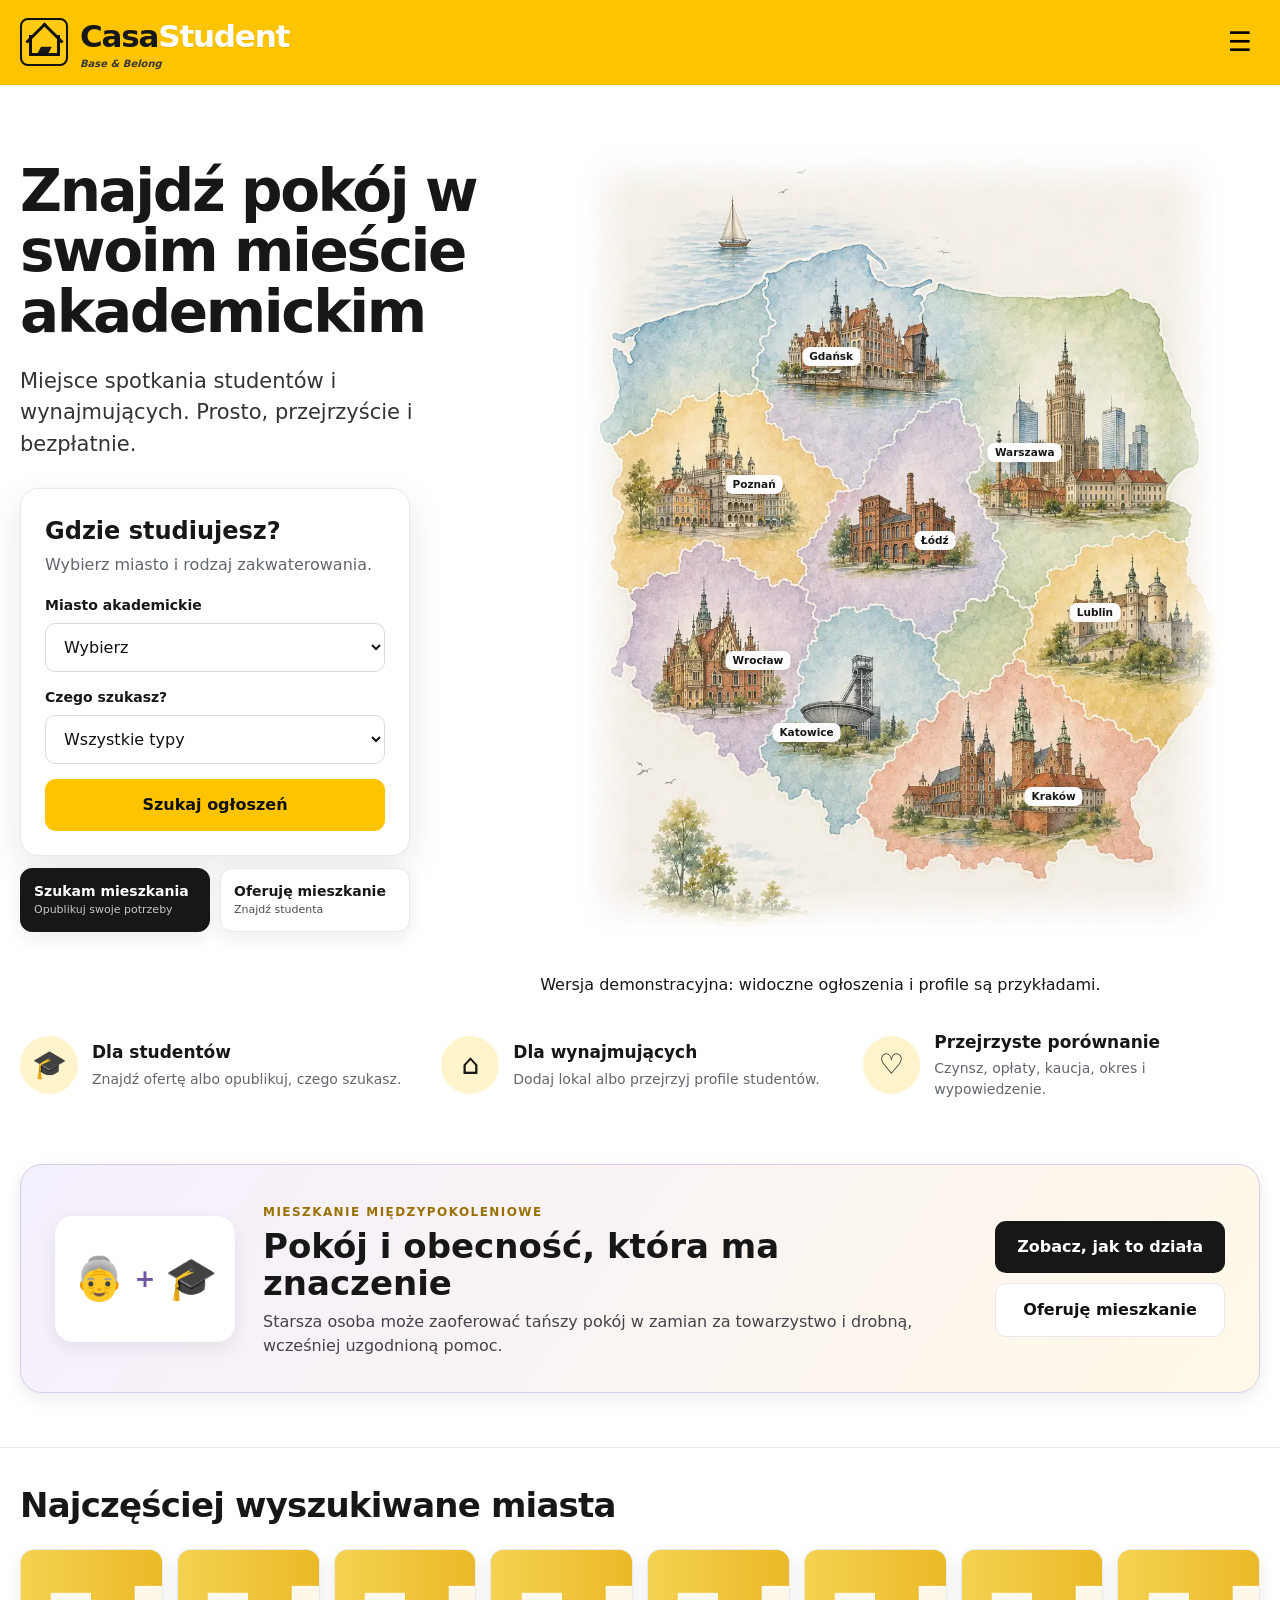
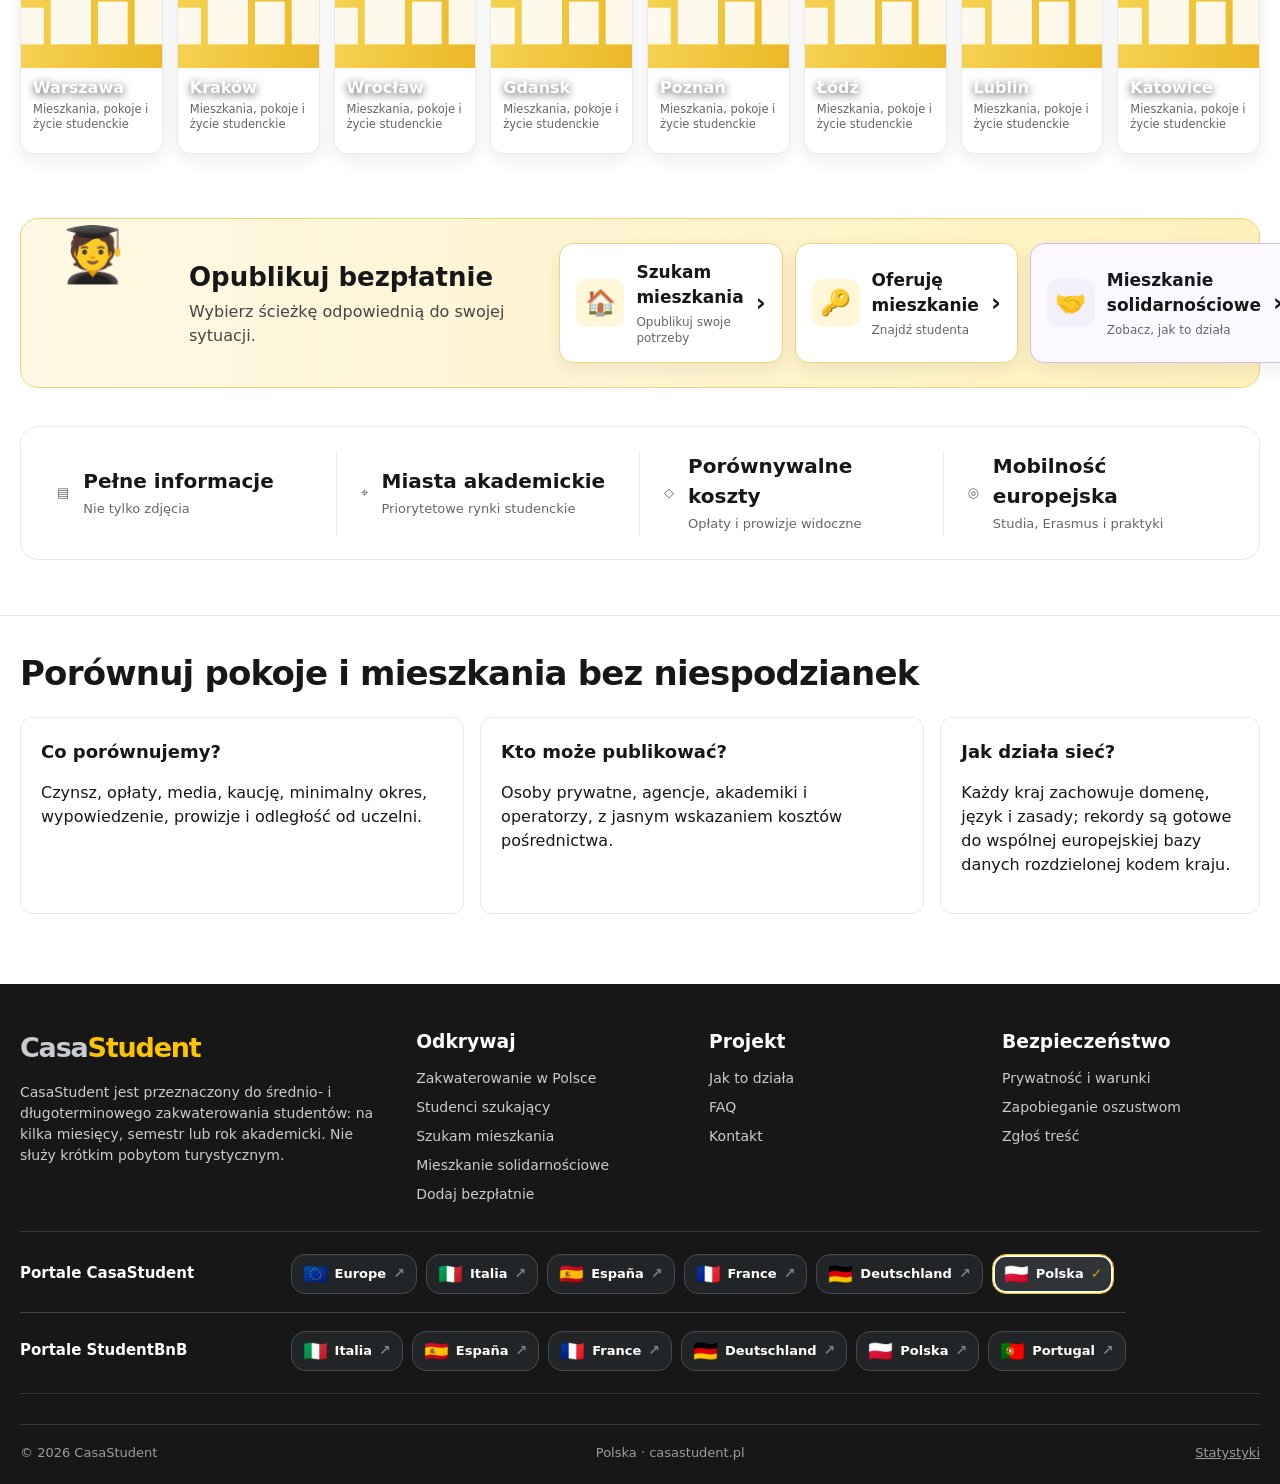
==== commit 57ec02b2: "Unify portal footers and simplify navigation" ====
--- a/index.html
+++ b/index.html
@@ -1,7 +1,7 @@
 <!doctype html><html lang="pl"><head><meta charset="utf-8"><meta name="viewport" content="width=device-width,initial-scale=1"><meta name="theme-color" content="#ffc400"><link rel="stylesheet" href="assets/css/style.css"><link rel="stylesheet" href="assets/css/country.css?v=20260829-city-image-fix"><link rel="stylesheet" href="assets/css/poland-map-fix.css?v=20260826-map1"><title>Znajdź pokój w swoim mieście akademickim | CasaStudent</title><meta name="description" content="Miejsce spotkania studentów i wynajmujących. Prosto, przejrzyście i bezpłatnie."><link rel="canonical" href="https://casastudent.pl/"></head><body><header class="site-header"><div class="container header-inner">
 <a class="brand" href="index.html" aria-label="CasaStudent home"><span class="brand-icon" aria-hidden="true"><span class="brand-cap">▰</span></span><span>Student<strong>BnB</strong><small>Znajdź pokój. Poznaj swoje miasto.</small></span></a>
 <button class="menu-button" aria-label="Menu" aria-expanded="false">☰</button>
-<nav class="main-nav" aria-label="Główna nawigacja"><a href="index.html#how">Jak to działa</a><a href="studenci.html">Studenci szukający</a><a class="nav-social-link" href="mieszkanie-miedzypokoleniowe.html">Mieszkanie solidarnościowe</a><a href="index.html#faq">FAQ</a><a href="index.html#contact">Kontakt</a><a class="nav-feature-link" href="szukam.html">Szukam mieszkania</a><a class="header-cta" href="dodaj-ogloszenie.html">Dodaj bezpłatnie</a><a class="account-link" href="#" data-login>♙ <span data-account-label>Zaloguj się</span></a></nav>
+<nav class="main-nav" aria-label="Główna nawigacja"><a href="index.html#how">Jak to działa</a><a href="studenci.html">Studenci szukający</a><a class="nav-social-link" href="mieszkanie-miedzypokoleniowe.html">Mieszkanie solidarnościowe</a><a class="nav-feature-link" href="szukam.html">Szukam mieszkania</a><a class="header-cta" href="dodaj-ogloszenie.html">Dodaj bezpłatnie</a><a class="account-link" href="#" data-login>♙ <span data-account-label>Zaloguj się</span></a></nav>
 </div></header><main><section class="home-hero"><div class="container hero-grid"><div class="hero-copy"><h1>Znajdź pokój w swoim mieście akademickim</h1><p>Miejsce spotkania studentów i wynajmujących. Prosto, przejrzyście i bezpłatnie.</p><form class="search-card" id="home-search"><h2>Gdzie studiujesz?</h2><p>Wybierz miasto i rodzaj zakwaterowania.</p><div class="field"><label for="home-city">Miasto akademickie</label><select id="home-city" name="city"></select></div><div class="field"><label for="home-type">Czego szukasz?</label><select id="home-type" name="type"><option value="">Wszystkie typy</option><option value="Pokój jednoosobowy">Pokój jednoosobowy</option><option value="Miejsce w pokoju współdzielonym">Miejsce w pokoju współdzielonym</option><option value="Kawalerka">Kawalerka</option><option value="Mieszkanie jednopokojowe">Mieszkanie jednopokojowe</option><option value="Mieszkanie">Mieszkanie</option></select></div><button class="btn btn-yellow btn-block" type="submit">Szukaj ogłoszeń</button></form><div class="hero-market-actions"><a href="szukam.html"><strong>Szukam mieszkania</strong><small>Opublikuj swoje potrzeby</small></a><a href="dodaj-ogloszenie.html"><strong>Oferuję mieszkanie</strong><small>Znajdź studenta</small></a></div></div>
 <div class="map-stage country-market-map"><div class="market-map-top"><div><h2>Rynki akademickie w Polsce</h2><p>Szybki dostęp do miast wybranych do pierwszego uruchomienia.</p></div><span class="market-country-code">PL</span></div><div class="market-map-canvas"><div class="market-map-visual" style="--map-ratio:1024 / 1260"><img class="market-map-image" src="assets/img/country-map-watercolor-v2.webp?v=20260824-map2" alt="Ilustrowana akwarelowa mapa Polski z głównymi miastami akademickimi i zabytkami" draggable="false" decoding="async"><a class="map-city-marker label-left" style="--x:45.00%;--y:27.00%" href="miasto.html?city=gdansk" aria-label="Gdańsk" title="Gdańsk"><span>Gdańsk</span></a><a class="map-city-marker label-right" style="--x:22.00%;--y:43.00%" href="miasto.html?city=poznan" aria-label="Poznań" title="Poznań"><span>Poznań</span></a><a class="map-city-marker label-left" style="--x:76.00%;--y:39.00%" href="miasto.html?city=warszawa" aria-label="Warszawa" title="Warszawa"><span>Warszawa</span></a><a class="map-city-marker label-right" style="--x:51.00%;--y:50.00%" href="miasto.html?city=lodz" aria-label="Łódź" title="Łódź"><span>Łódź</span></a><a class="map-city-marker label-right" style="--x:22.00%;--y:65.00%" href="miasto.html?city=wroclaw" aria-label="Wrocław" title="Wrocław"><span>Wrocław</span></a><a class="map-city-marker label-left" style="--x:85.00%;--y:59.00%" href="miasto.html?city=lublin" aria-label="Lublin" title="Lublin"><span>Lublin</span></a><a class="map-city-marker label-left" style="--x:42.00%;--y:74.00%" href="miasto.html?city=katowice" aria-label="Katowice" title="Katowice"><span>Katowice</span></a><a class="map-city-marker label-right" style="--x:68.00%;--y:82.00%" href="miasto.html?city=krakow" aria-label="Kraków" title="Kraków"><span>Kraków</span></a></div></div><div class="market-map-note"><strong>Gotowe do wspólnej europejskiej bazy danych</strong><span>countryCode = PL</span></div></div></div>
 <div class="container value-strip" id="how"><div class="value-item"><span class="icon-circle">🎓</span><div><h3>Dla studentów</h3><p>Znajdź ofertę albo opublikuj, czego szukasz.</p></div></div><div class="value-item"><span class="icon-circle">⌂</span><div><h3>Dla wynajmujących</h3><p>Dodaj lokal albo przejrzyj profile studentów.</p></div></div><div class="value-item"><span class="icon-circle">♡</span><div><h3>Przejrzyste porównanie</h3><p>Czynsz, opłaty, kaucja, okres i wypowiedzenie.</p></div></div></div></section>
